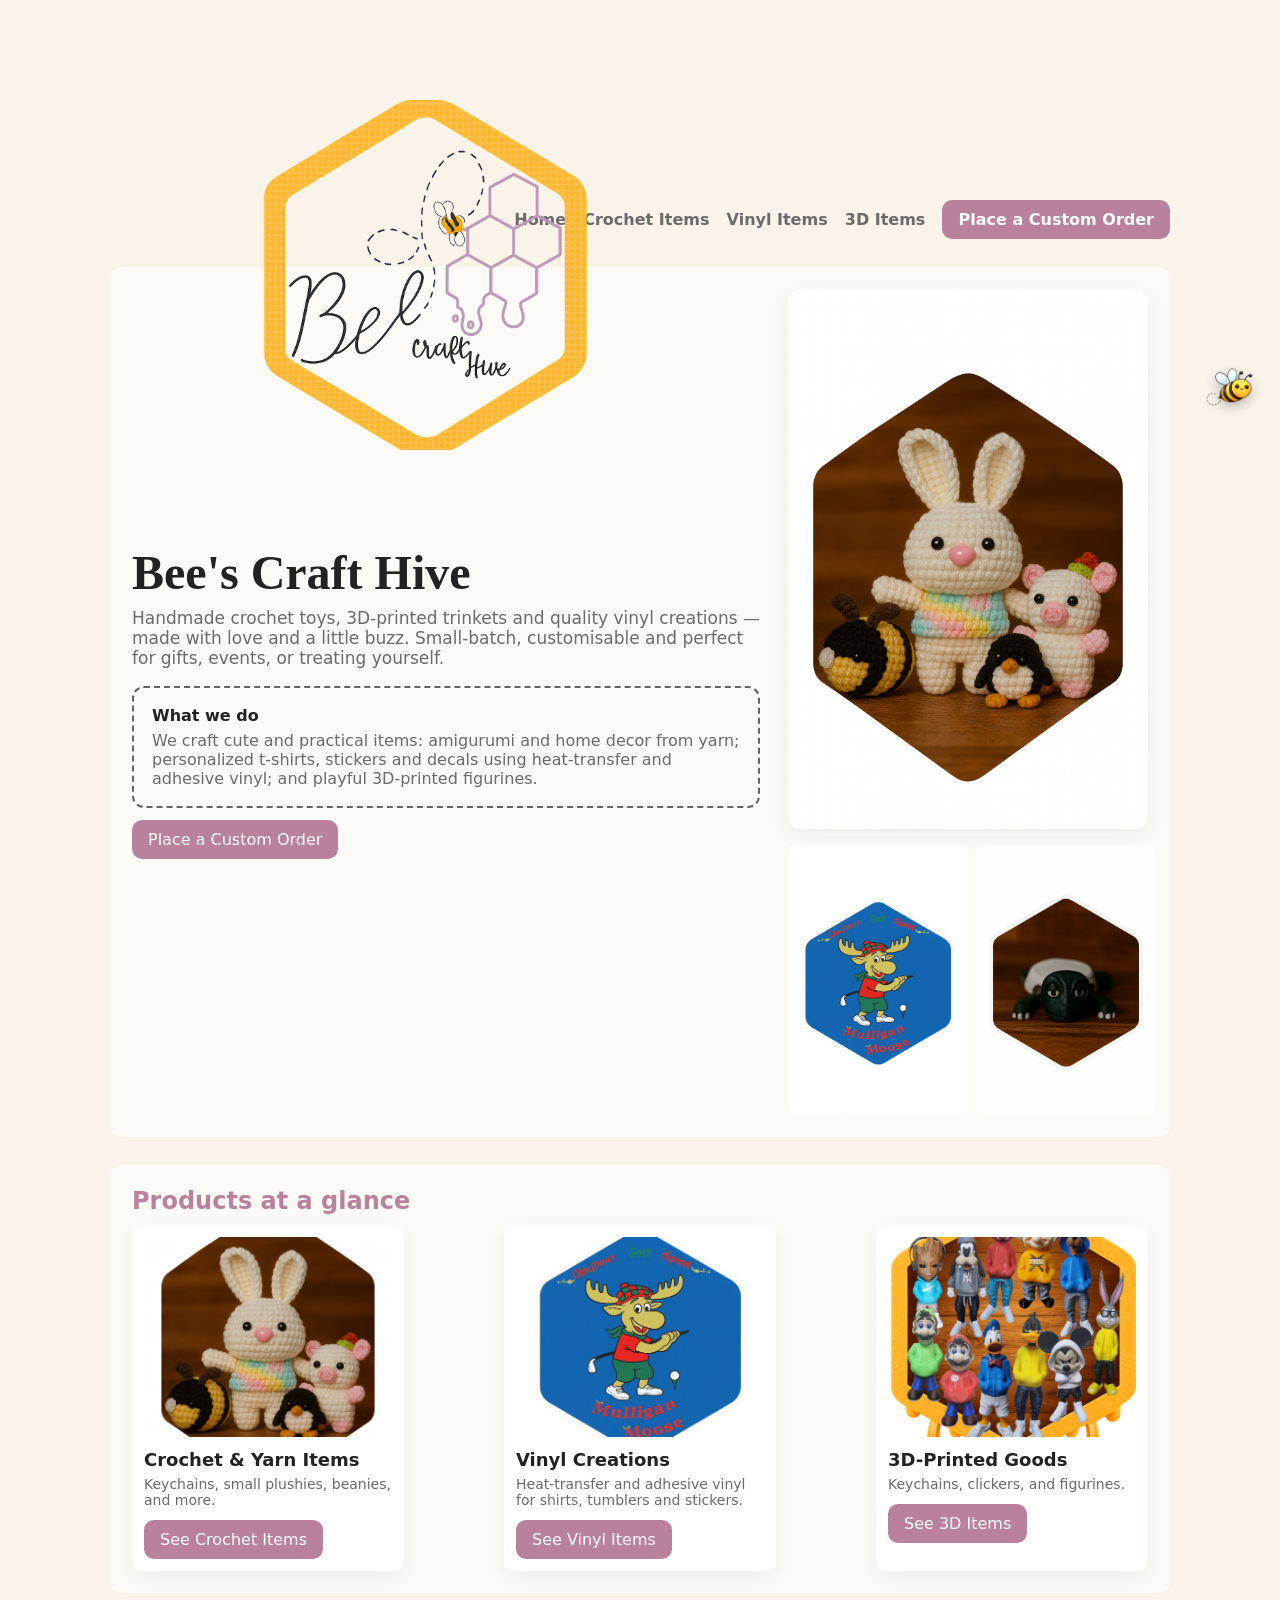
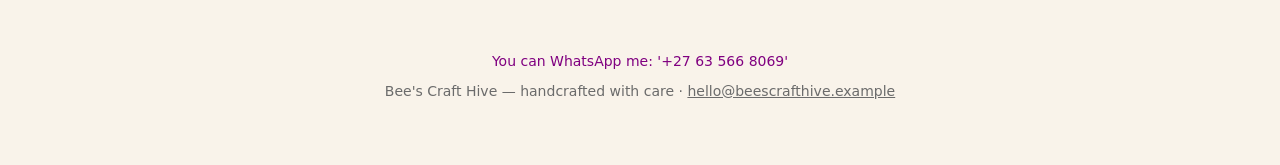
==== index.html @ 5ab4da16 "Update index.html" ====
<!doctype html>
<html lang="en">
<head>
<meta charset="utf-8" />
<meta name="viewport" content="width=device-width, initial-scale=1" />
<title>Bee's Craft Hive — Home</title>
<style>
:root{--bg:#F9F3EA;--accent:#B9819C;--bee:#F4C430;--text:#222;--muted:#6b6b6b;--maxw:1100px;font-family: 'Segoe UI', Roboto, system-ui, -apple-system, 'Helvetica Neue', Arial}
*{box-sizing:border-box}body{margin:0;background:var(--bg);color:var(--text)}.wrap{max-width:var(--maxw);margin:28px auto;padding:20px}header{display:flex;align-items:center;gap:18px}nav{margin-left:auto}nav a{margin-left:12px;text-decoration:none;color:var(--muted);font-weight:600}.hero{display:flex;align-items:center;gap:28px;padding:30px 10px}.hero .intro{flex:1}.hero h1{font-family: 'Brush Script MT', 'Pacifico', cursive;font-size:48px;margin:0}.hero p.lead{margin:8px 0 18px;color:var(--muted);font-size:17px}.card{background:transparent;border:2px dashed rgba(0,0,0,0.6);padding:18px;border-radius:12px}.section{margin-top:28px;padding:22px;background:rgba(255,255,255,0.6);border-radius:12px}.section h2{margin:0 0 8px;color:var(--accent)}.grid{display:grid;grid-template-columns:repeat(auto-fit,minmax(220px,1fr));gap:16px;margin-top:12px}.product{background:white;border-radius:10px;padding:12px;box-shadow:0 6px 18px rgba(0,0,0,0.05)}.product img{width:100%;height:140px;object-fit:cover;border-radius:8px}.product h3{margin:8px 0 6px;font-size:18px}.product p{margin:0;color:var(--muted);font-size:14px}.price{font-weight:700;margin-top:8px}.cta{display:inline-block;background:var(--accent);color:white;padding:10px 16px;border-radius:10px;text-decoration:none;margin-top:12px}footer{margin-top:28px;padding:18px;text-align:center;color:var(--muted);font-size:14px}@media (max-width:600px){.hero{flex-direction:column;align-items:flex-start}header img.logo{height:64px}.hero h1{font-size:36px}}
/* Position logo so it overlaps the content */
.logo-wrapper {
    position: absolute;
    top: 100px;        /* move logo down */
    left: 250px;       /* move logo inward */
    z-index: 10;      /* make sure it sits above everything */
}

header img.logo {
    height: 350px;    /* adjust size here */
}

/* Add top padding so text does not sit under the logo */
.wrap {
    padding-top: 160px; 
}

/* MOBILE SIZE — triggers below 600px width */
@media (max-width: 600px) {
    header img.logo {
        height: 120px;   /* smaller logo for mobile */
    }

    .wrap {
        padding-top: 130px; /* adjust content spacing under the logo */
    }

    .logo-wrapper {
        top: 10px;  /* move logo up a bit on mobile */
        left: 10px; /* adjust position */
    }
}

/* Floating Bee – locked to the right */
.floating-bee {
    position: fixed;
    right: 20px;
    top: 40%;
    width: 60px;
    z-index: 999;
    pointer-events: none;
    animation: bee-buzz-vertical 10s infinite ease-in-out;
}

.floating-bee img {
    width: 100%;
    height: auto;
    filter: drop-shadow(0 4px 6px rgba(0,0,0,0.25));
}

/* ONLY vertical movement */
@keyframes bee-buzz-vertical {
    0% {
        transform: translateY(0) rotate(0deg);
    }
    25% {
        transform: translateY(-25px) rotate(5deg);
    }
    50% {
        transform: translateY(-50px) rotate(-5deg);
    }
    75% {
        transform: translateY(-25px) rotate(4deg);
    }
    100% {
        transform: translateY(0) rotate(0deg);
    }
}

/* Mobile */
@media (max-width: 600px) {
    .floating-bee {
        width: 42px;
        right: 10px;
        top: auto;
        bottom: 90px;
        animation-duration: 14s;
    }
}

.grid {
    display: grid;
    grid-template-columns: repeat(auto-fit, minmax(260px, 1fr));
    gap: 100px;
    margin-top: 10px;
}

.product img {
    width: 100%;
    height: 200px;
    object-fit: cover;
    border-radius: 8px;
}
    
    
</style>
</head>
<body>
<div class="wrap">
<header>
<div class="logo-wrapper">
    <img class="logo" src="Images/bch-logo.png" alt="Bee's Craft Hive logo">
</div>
<nav>
<a href="index.html">Home</a>
<a href="crochet.html">Crochet Items</a>
<a href="vinyl.html">Vinyl Items</a>
<a href="3d.html">3D Items</a>
<a class="cta"
href="https://wa.me/27635668069?text=Hi%20Bee%27s%20Craft%20Hive!%0A%0AMy%20name%20is:%0AI%20would%20like%20to%20place%20a%20CUSTOM%20order.%0A%0AProduct%20type:%0ADescription%20/%20idea:%0APreferred%20colours:%0ASize%20(if%20applicable):%0AOther%20notes:%0A%0ADelivery%20charges%20are%20payable%20by%20the%20customer.%0A%0AThank%20you!"
target="_blank">
Place a Custom Order
</a>
</nav>
</header>


<main id="home" class="hero section">
<div class="intro">
<h1>Bee's Craft Hive</h1>
<p class="lead">Handmade crochet toys, 3D-printed trinkets and quality vinyl creations — made with love and a little buzz. Small-batch, customisable and perfect for gifts, events, or treating yourself.</p>
<div class="card">
<strong>What we do</strong>
<p style="margin:6px 0 0;color:var(--muted)">We craft cute and practical items: amigurumi and home decor from yarn; personalized t-shirts, stickers and decals using heat-transfer and adhesive vinyl; and playful 3D-printed figurines.</p>
</div>


<a class="cta"
href="https://wa.me/27635668069?text=Hi%20Bee%27s%20Craft%20Hive!%0A%0AMy%20name%20is:%0AI%20would%20like%20to%20place%20a%20CUSTOM%20order.%0A%0AProduct%20type:%0ADescription%20/%20idea:%0APreferred%20colours:%0ASize%20(if%20applicable):%0AOther%20notes:%0A%0ADelivery%20charges%20are%20payable%20by%20the%20customer.%0A%0AThank%20you!"
target="_blank">
Place a Custom Order
</a>
    
</div>


<div style="width:360px;max-width:40%">
<img src="Images/small-items.png" alt="small items sample" style="width:100%;height:auto;border-radius:12px;box-shadow:0 6px 20px rgba(0,0,0,0.06)">
<div style="display:flex;gap:8px;margin-top:12px">
<img src="Images/vinyl2.jpg" alt="vinyl sample" style="width:50%;border-radius:8px">
<img src="Images/3d-turtle-coaster.png" alt="3D sample" style="width:50%;border-radius:8px">
</div>
</div>
</main>


<section class="section">
<h2>Products at a glance</h2>
<div class="grid">
<div class="product"><img src="Images/small-items.png" alt="crochet small items"><h3>Crochet & Yarn Items</h3><p>Keychains, small plushies, beanies, and more.</p><a class="cta" href="crochet.html">See Crochet Items</a></div>
<div class="product"><img src="Images/vinyl2.jpg" alt="vinyl"><h3>Vinyl Creations</h3><p>Heat-transfer and adhesive vinyl for shirts, tumblers and stickers.</p><a class="cta" href="vinyl.html">See Vinyl Items</a></div>
<div class="product"><img src="Images/3d-figures.png" alt="3d"><h3>3D-Printed Goods</h3><p>Keychains, clickers, and figurines.</p><a class="cta" href="3d.html">See 3D Items</a></div>
</div>
</section>


<footer>
    <p style="color:purple">You can WhatsApp me: '+27 63 566 8069'</p>
<div>Bee's Craft Hive — handcrafted with care · <a href="mailto:hello@beescrafthive.example" style="color:var(--muted)">hello@beescrafthive.example</a></div>
</footer>
</div>

<div class="floating-bee">
  <img src="Images/cute-bee.png" alt="Cute floating bee">
</div>

    
</body>
</html>
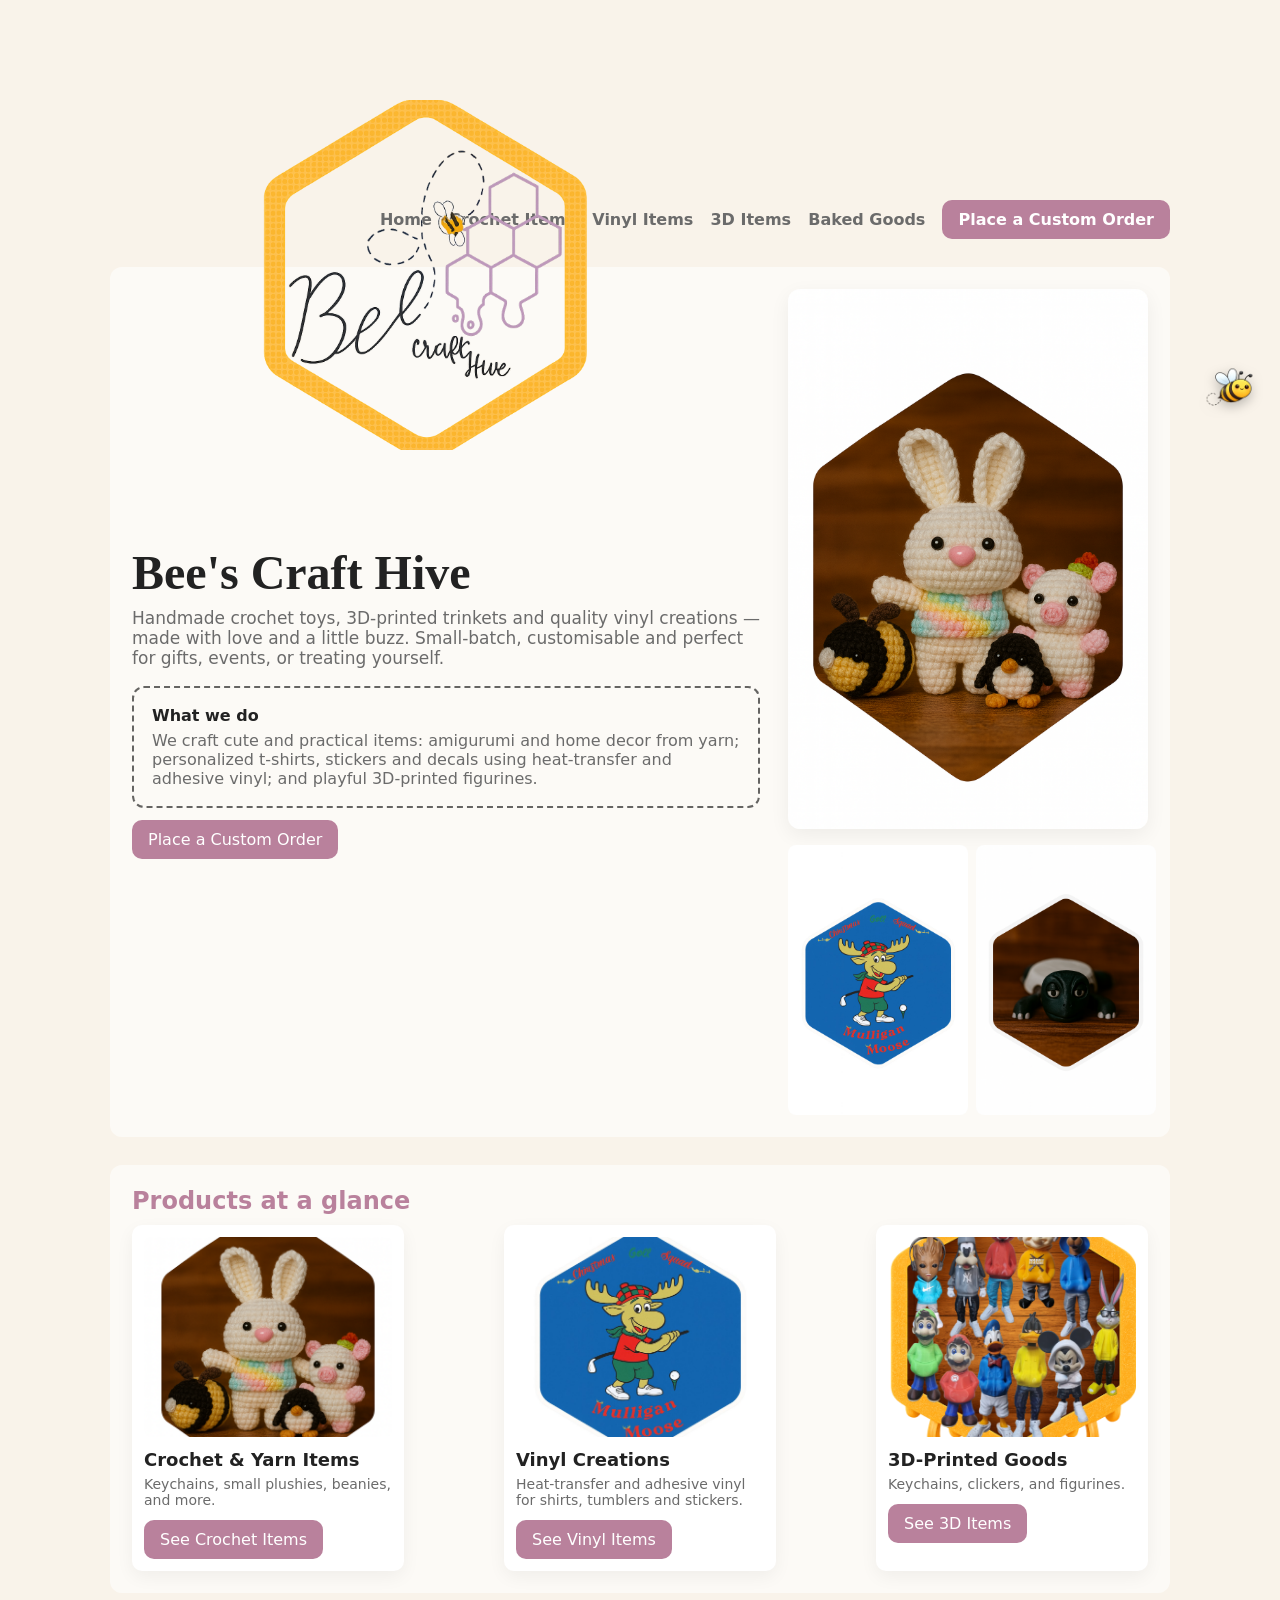
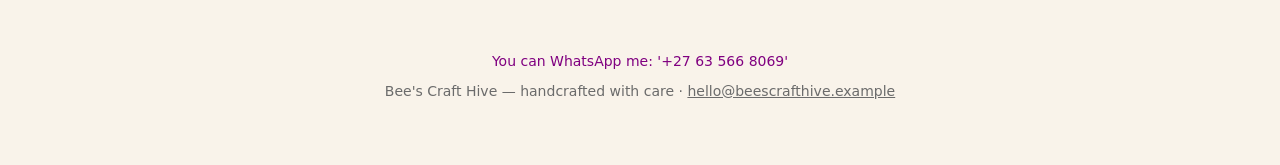
==== commit cf37d132: "Update index.html" ====
--- a/index.html
+++ b/index.html
@@ -115,7 +115,8 @@
 <a href="crochet.html">Crochet Items</a>
 <a href="vinyl.html">Vinyl Items</a>
 <a href="3d.html">3D Items</a>
-<a class="cta"
+<a href="baked-goods.html">Baked Goods</a>
+    <a class="cta"
 href="https://wa.me/27635668069?text=Hi%20Bee%27s%20Craft%20Hive!%0A%0AMy%20name%20is:%0AI%20would%20like%20to%20place%20a%20CUSTOM%20order.%0A%0AProduct%20type:%0ADescription%20/%20idea:%0APreferred%20colours:%0ASize%20(if%20applicable):%0AOther%20notes:%0A%0ADelivery%20charges%20are%20payable%20by%20the%20customer.%0A%0AThank%20you!"
 target="_blank">
 Place a Custom Order
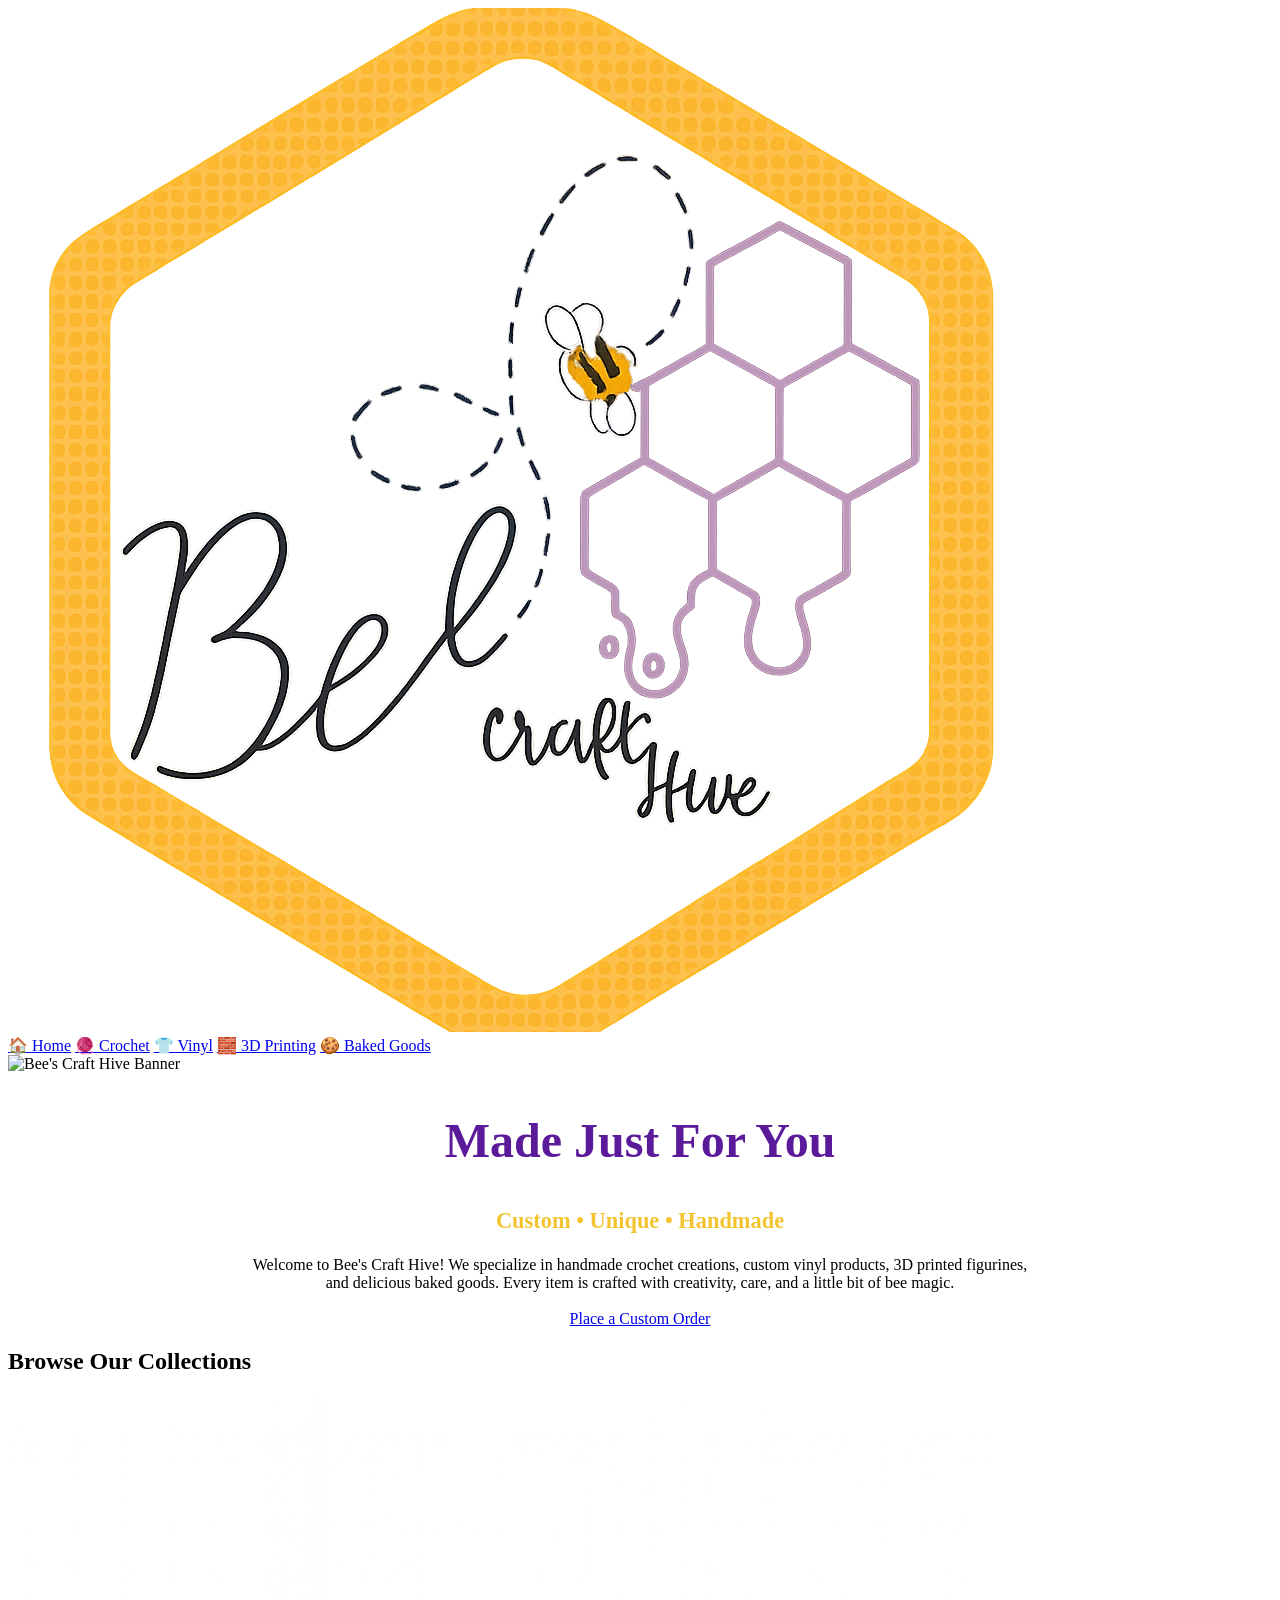
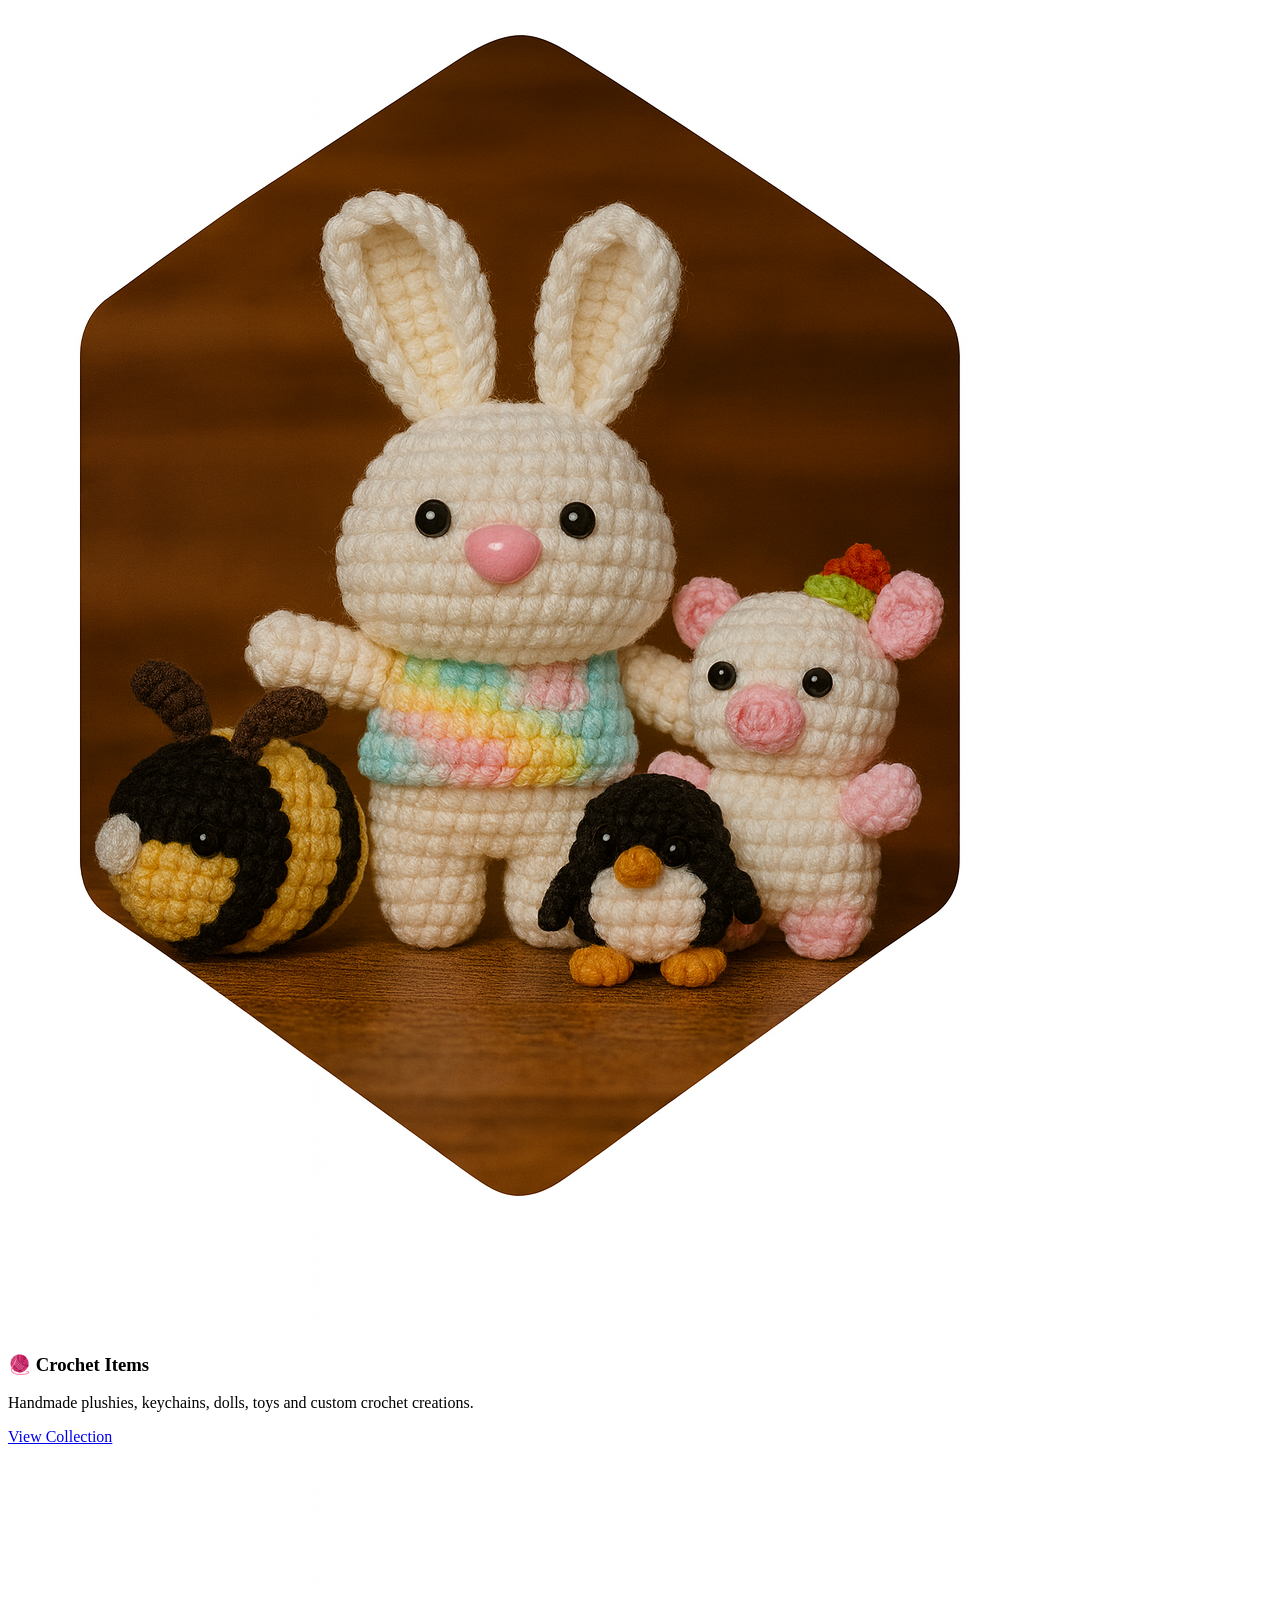
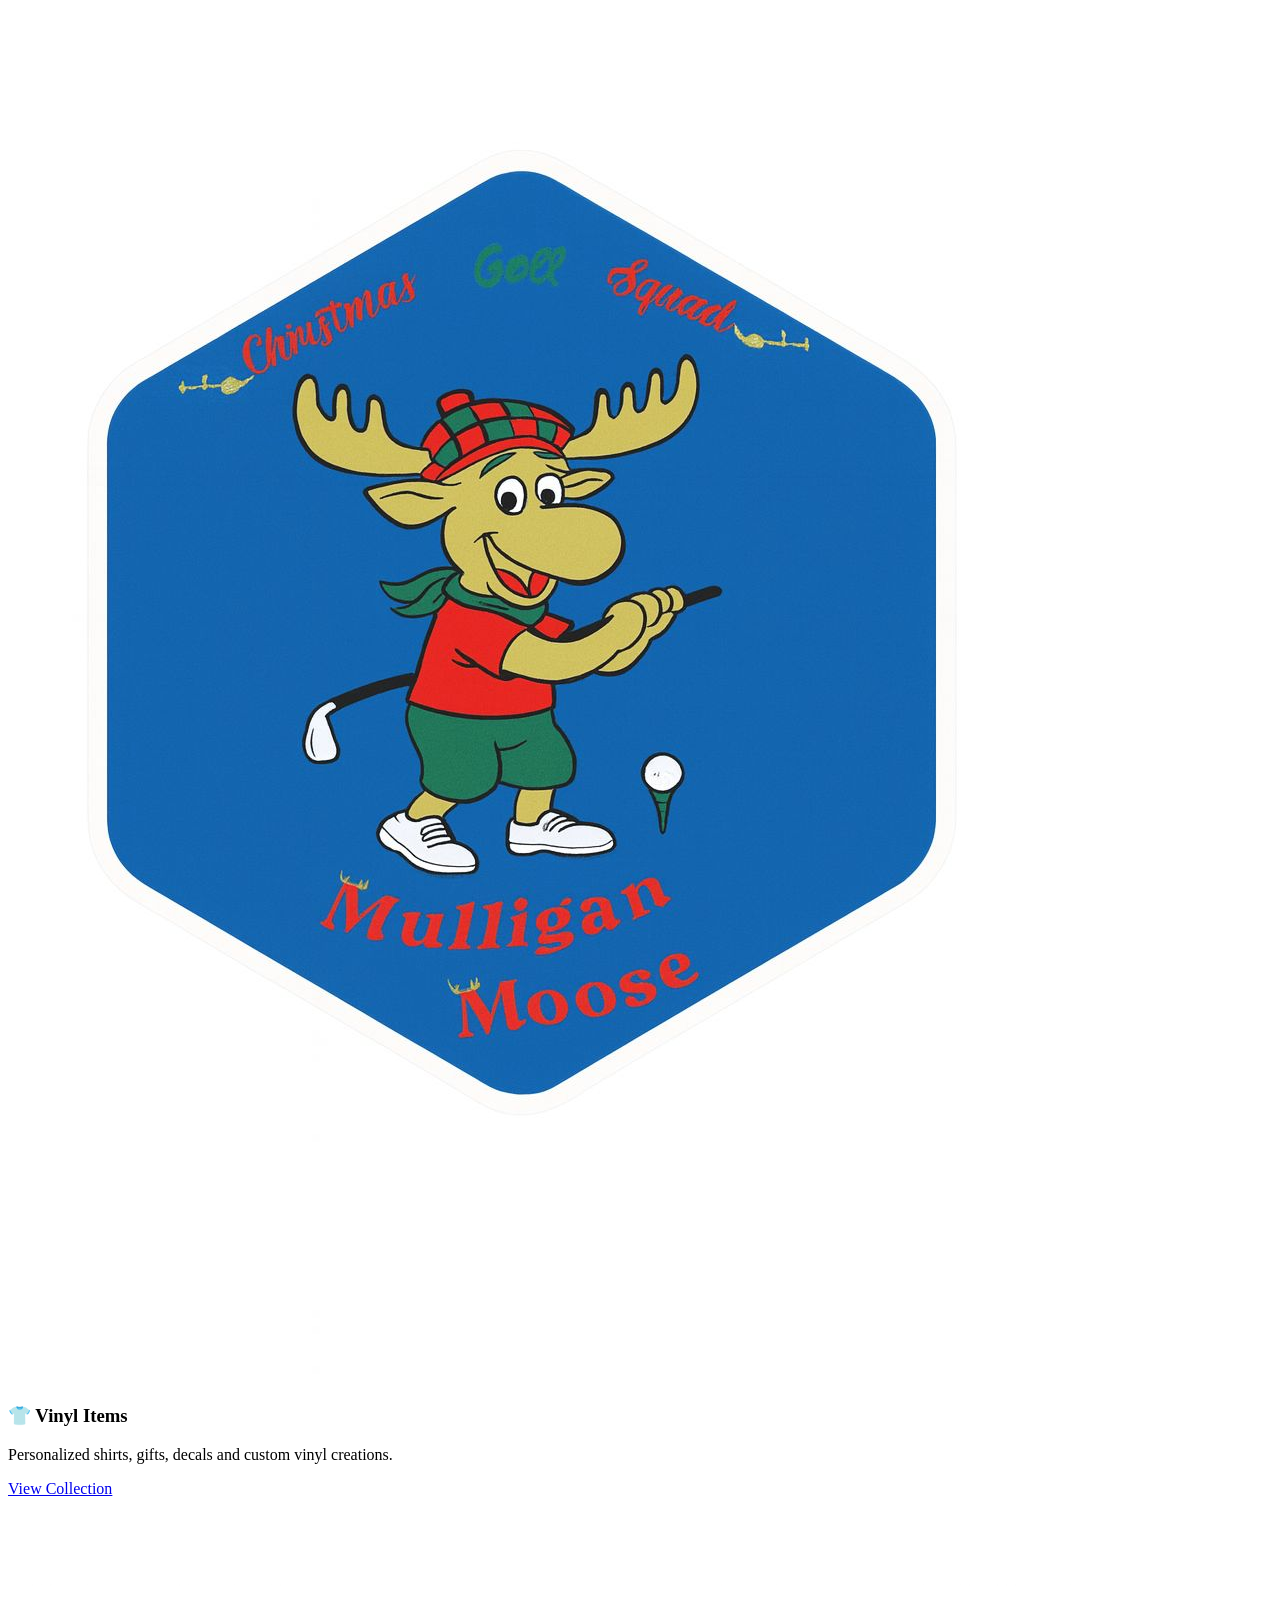
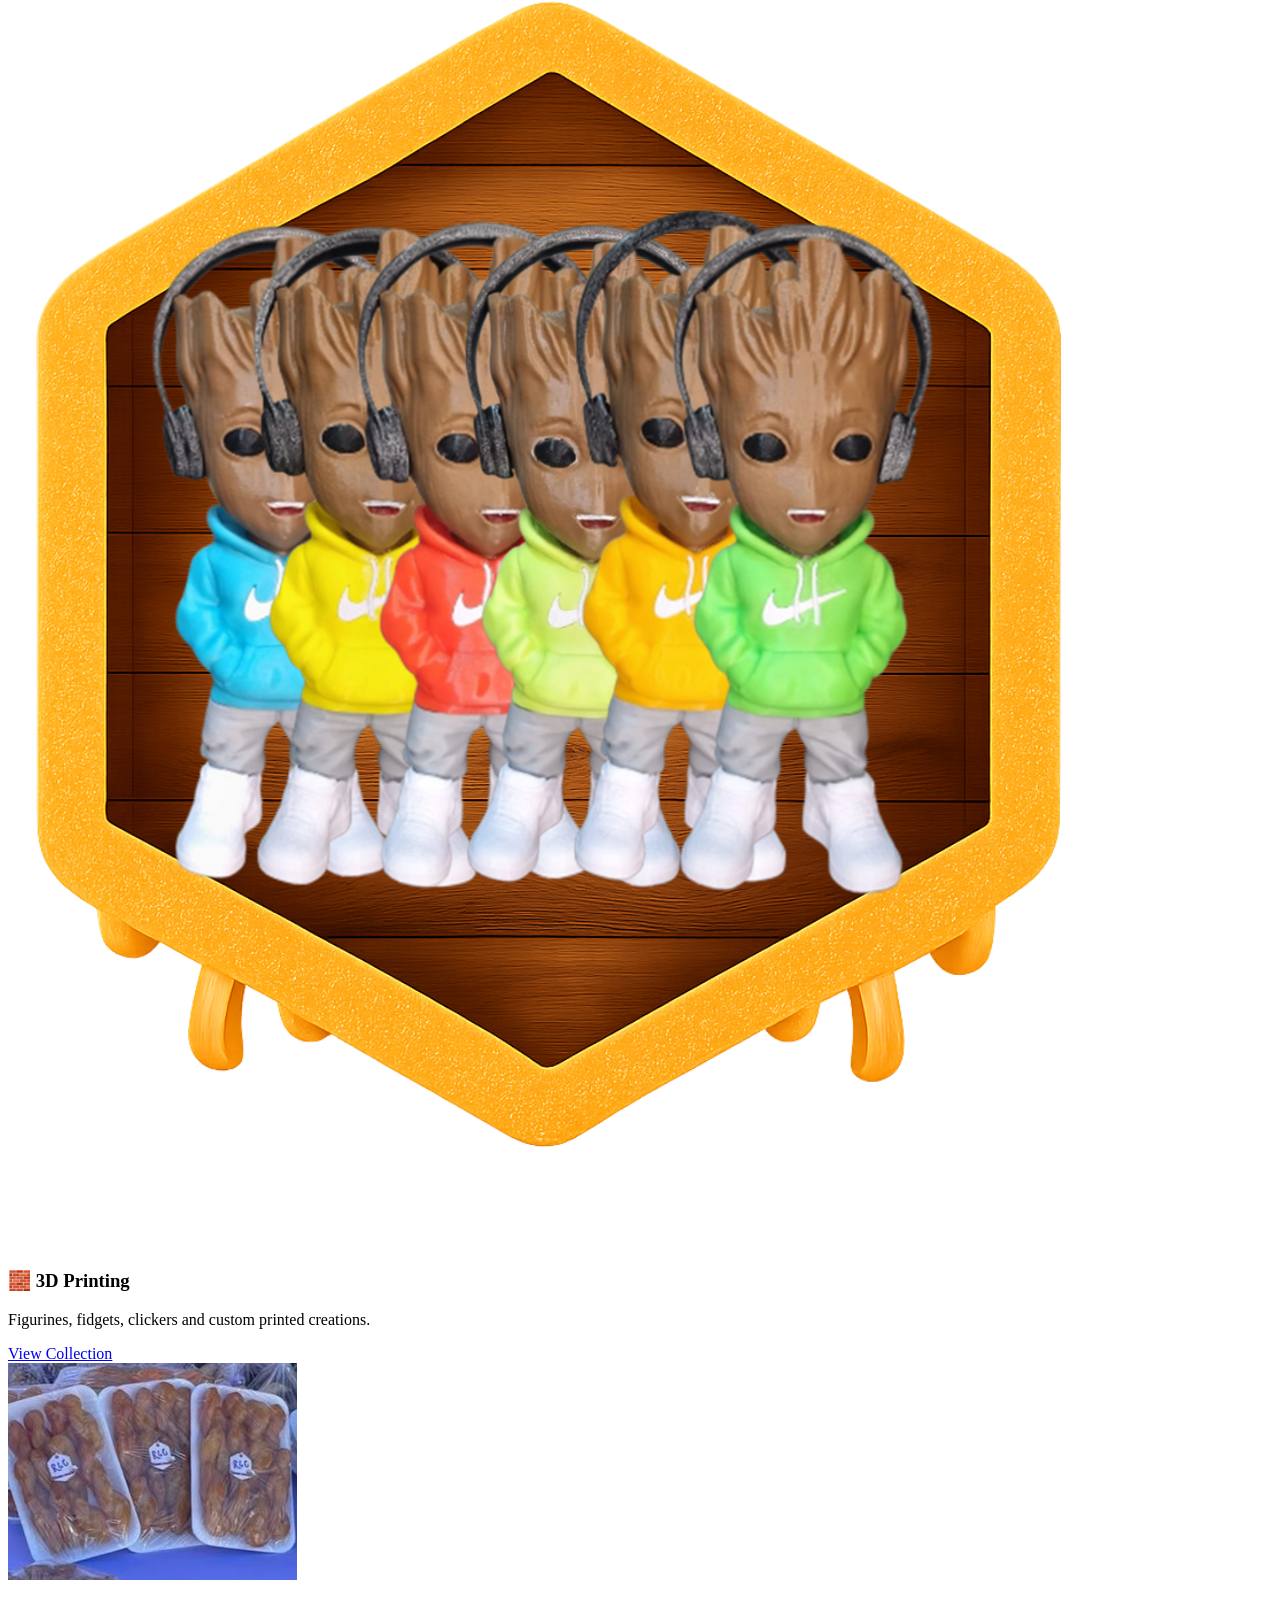
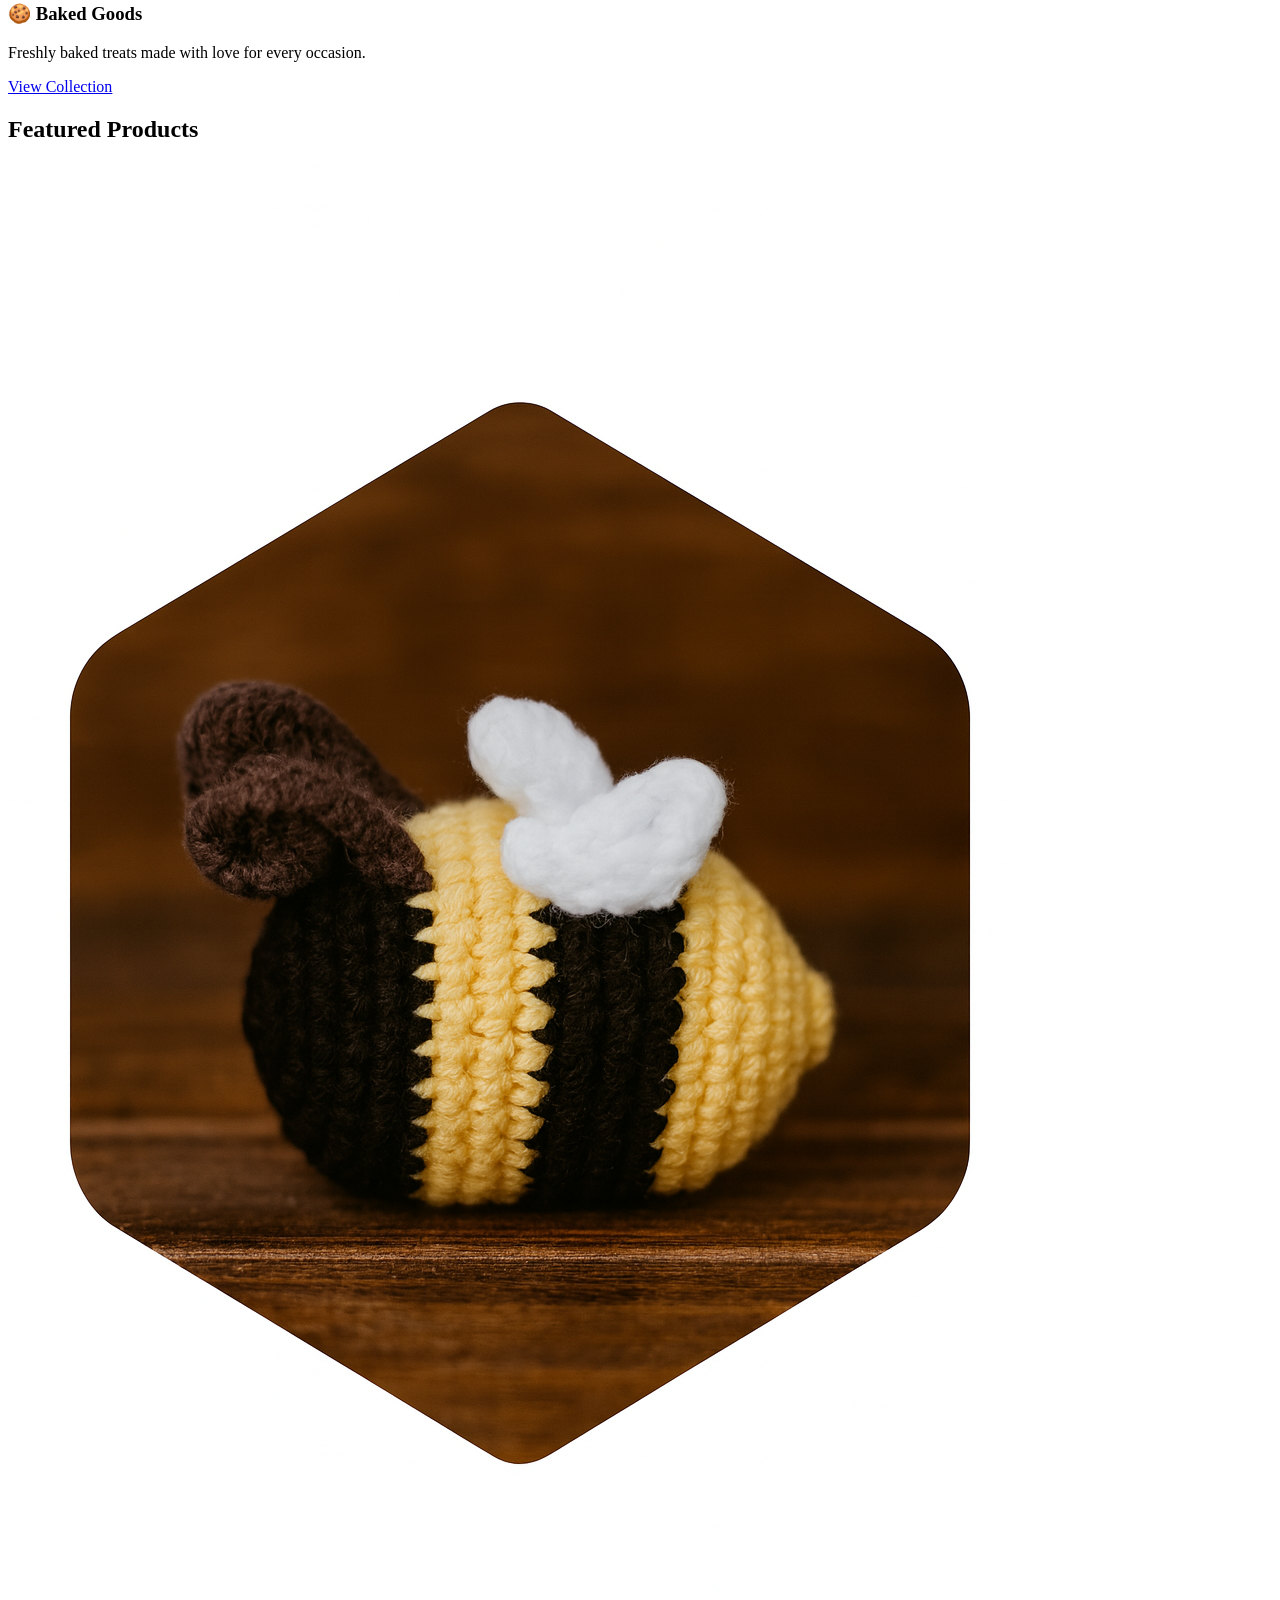
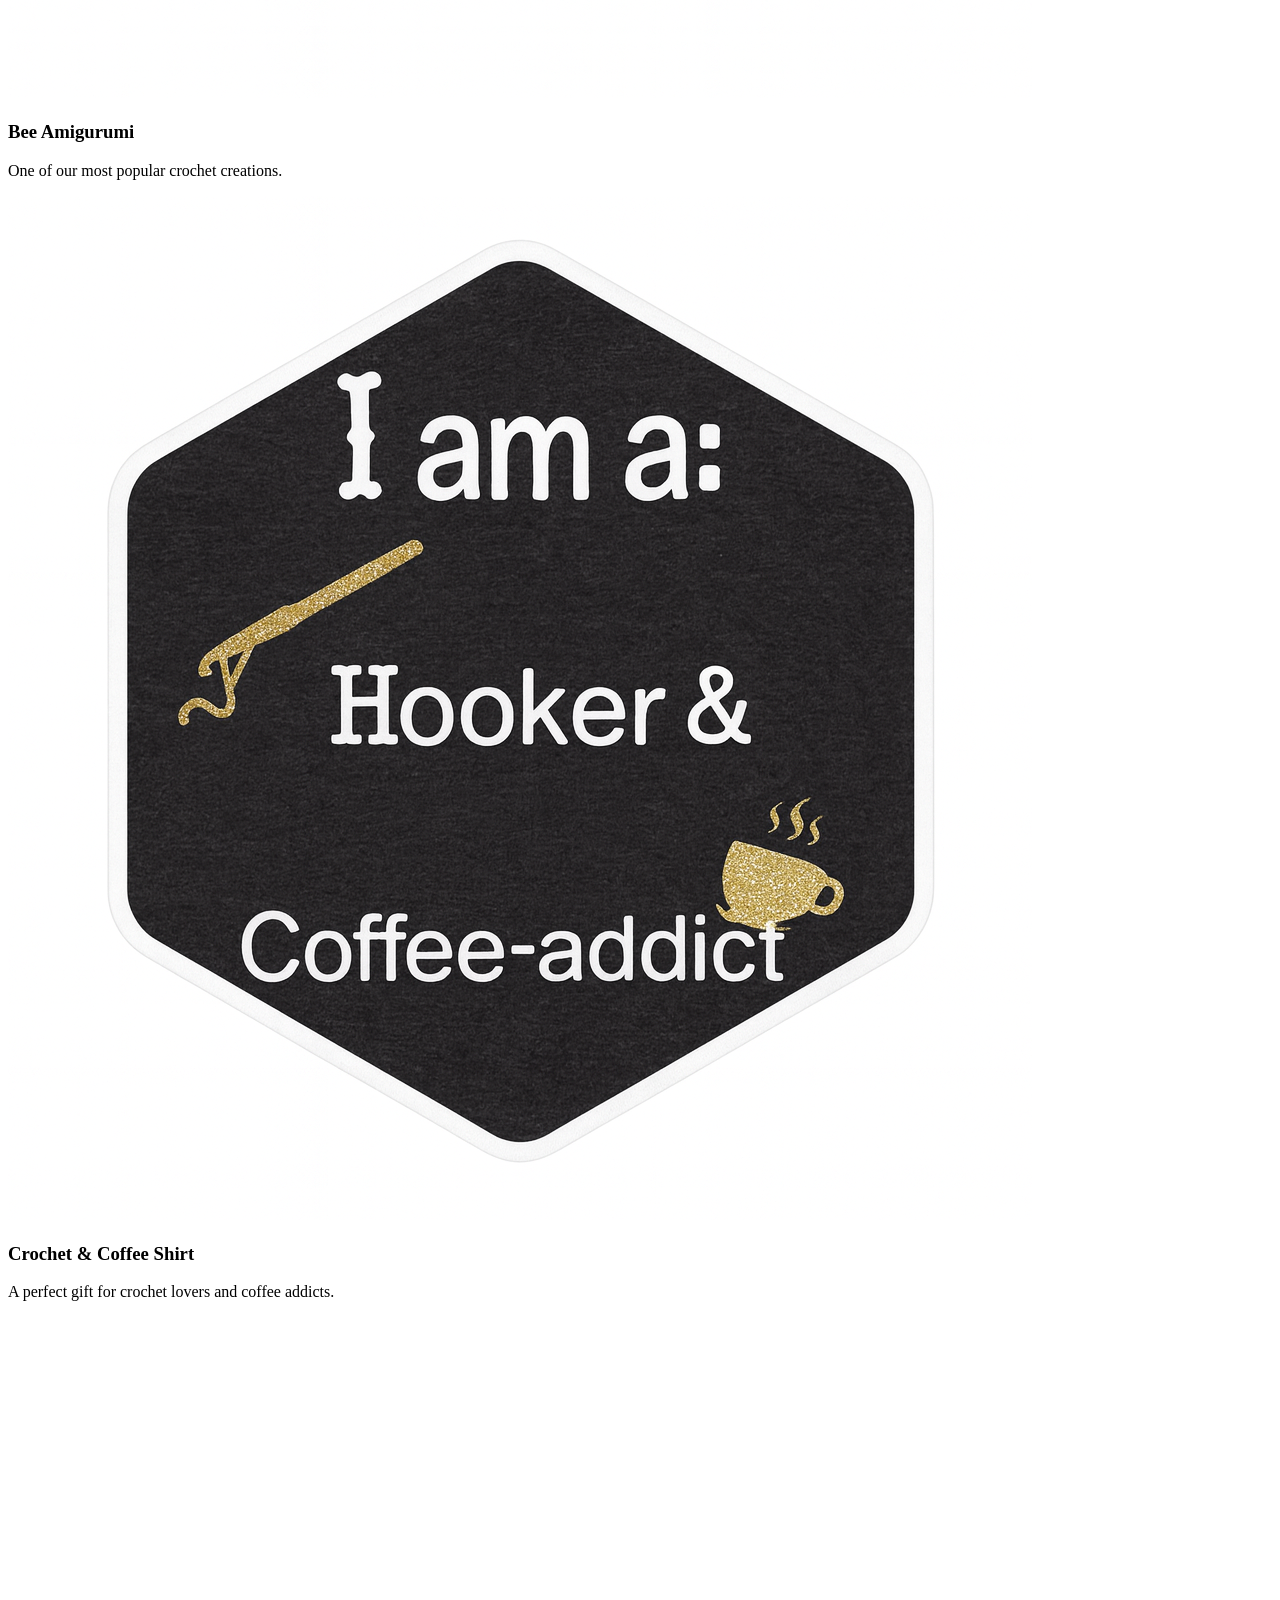
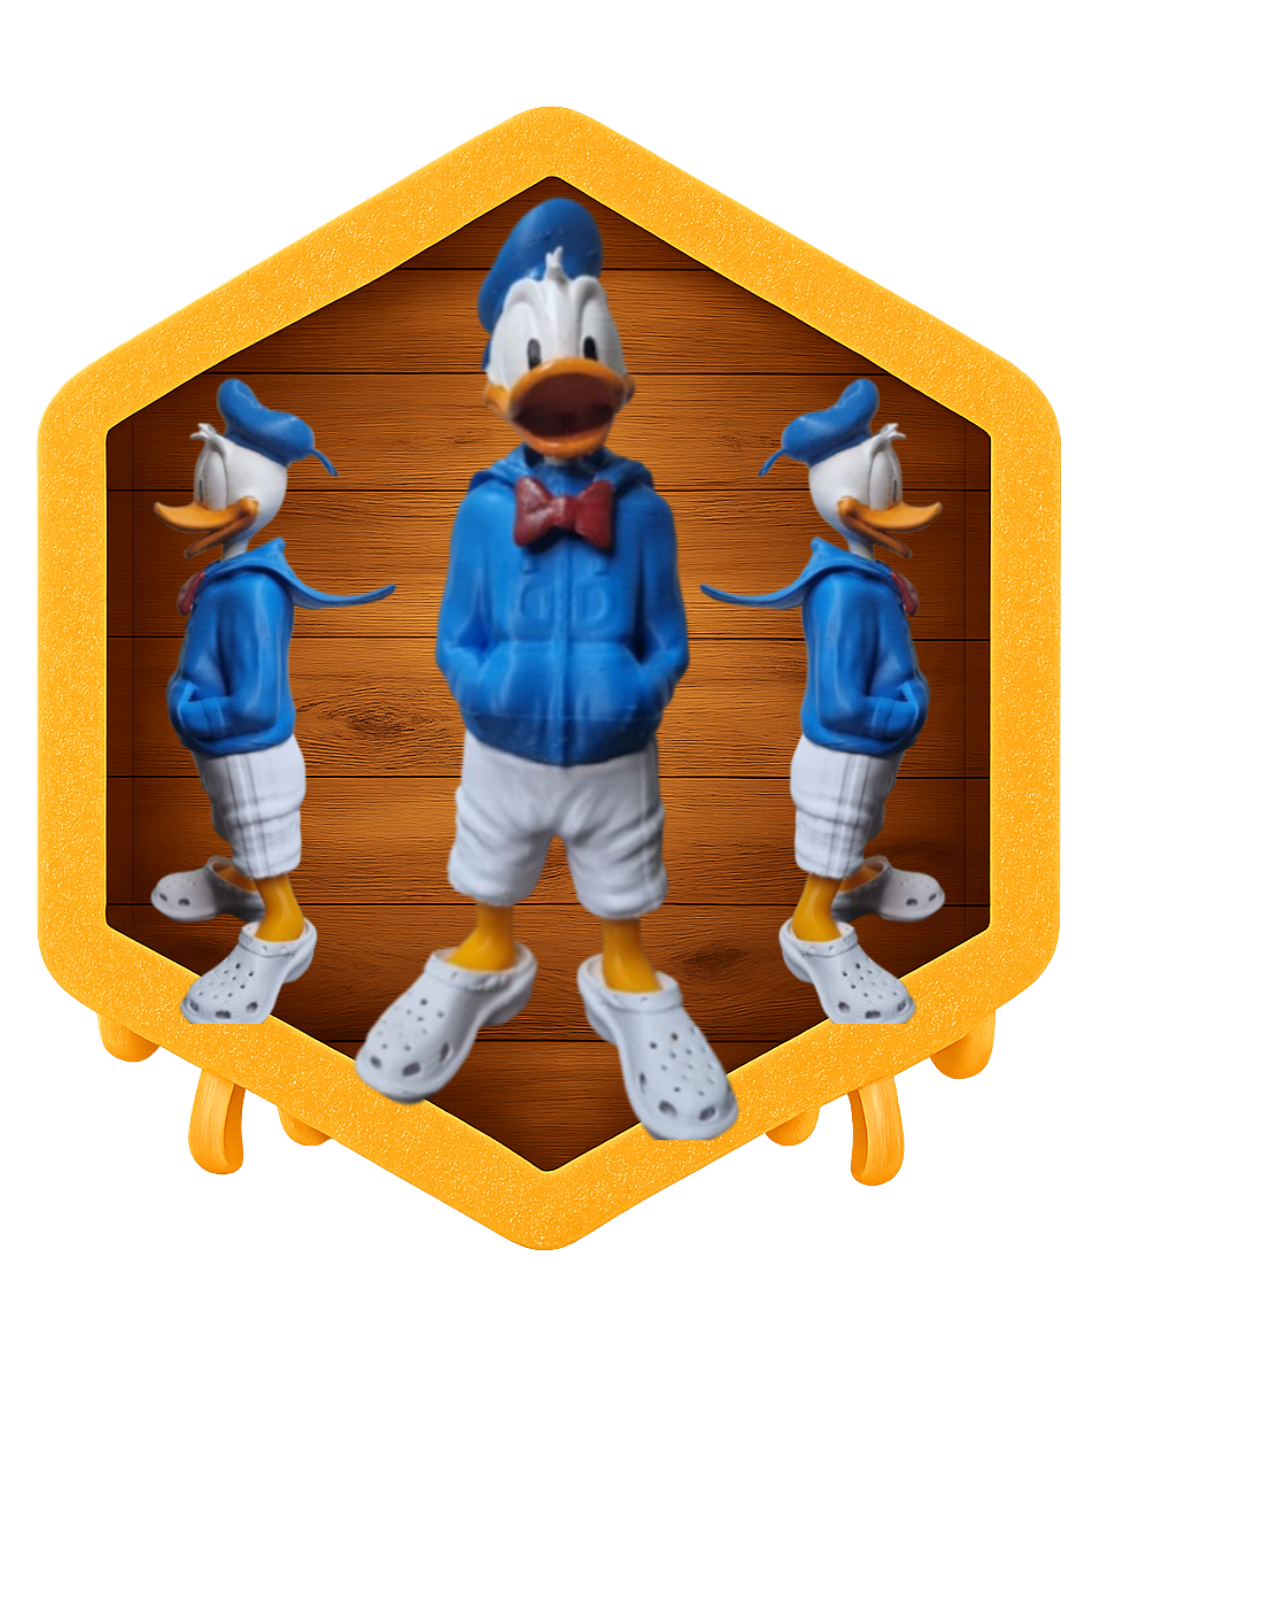
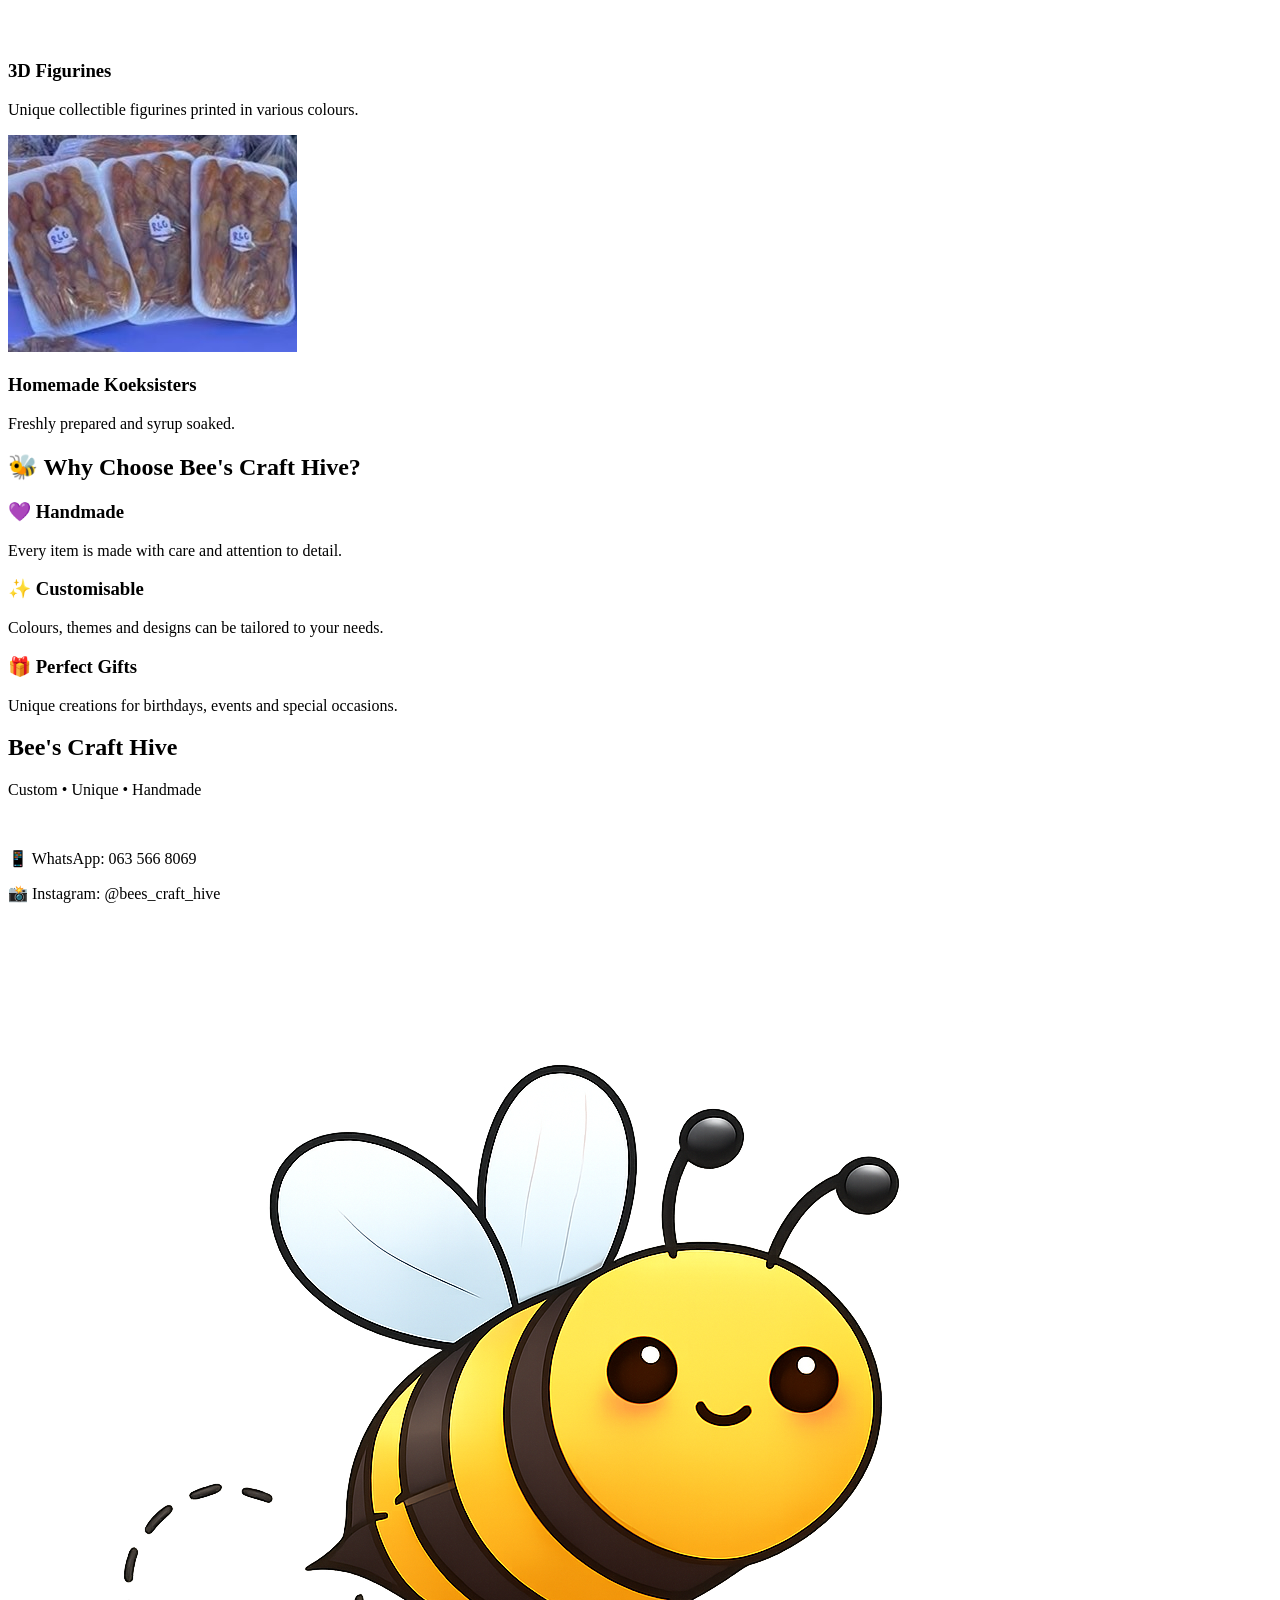
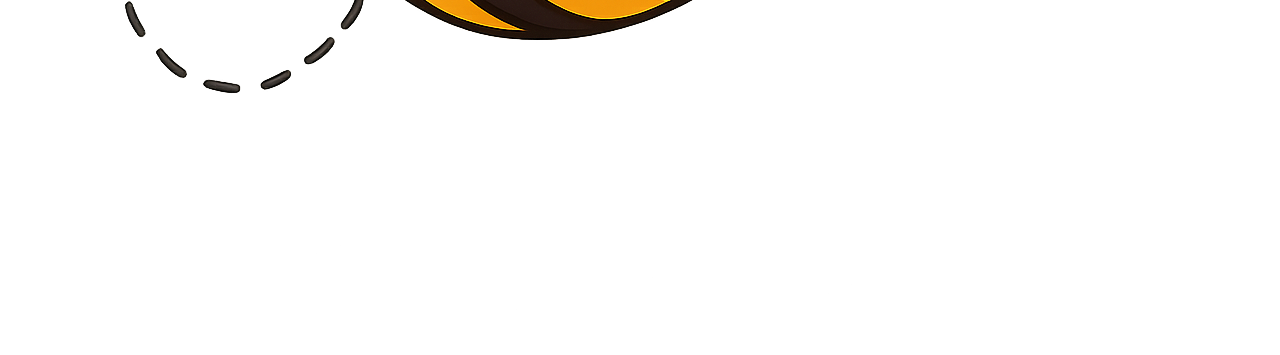
==== commit ebf15131: "Update index.html" ====
--- a/index.html
+++ b/index.html
@@ -1,179 +1,264 @@
 <!doctype html>
 <html lang="en">
+
 <head>
-<meta charset="utf-8" />
-<meta name="viewport" content="width=device-width, initial-scale=1" />
-<title>Bee's Craft Hive — Home</title>
-<style>
-:root{--bg:#F9F3EA;--accent:#B9819C;--bee:#F4C430;--text:#222;--muted:#6b6b6b;--maxw:1100px;font-family: 'Segoe UI', Roboto, system-ui, -apple-system, 'Helvetica Neue', Arial}
-*{box-sizing:border-box}body{margin:0;background:var(--bg);color:var(--text)}.wrap{max-width:var(--maxw);margin:28px auto;padding:20px}header{display:flex;align-items:center;gap:18px}nav{margin-left:auto}nav a{margin-left:12px;text-decoration:none;color:var(--muted);font-weight:600}.hero{display:flex;align-items:center;gap:28px;padding:30px 10px}.hero .intro{flex:1}.hero h1{font-family: 'Brush Script MT', 'Pacifico', cursive;font-size:48px;margin:0}.hero p.lead{margin:8px 0 18px;color:var(--muted);font-size:17px}.card{background:transparent;border:2px dashed rgba(0,0,0,0.6);padding:18px;border-radius:12px}.section{margin-top:28px;padding:22px;background:rgba(255,255,255,0.6);border-radius:12px}.section h2{margin:0 0 8px;color:var(--accent)}.grid{display:grid;grid-template-columns:repeat(auto-fit,minmax(220px,1fr));gap:16px;margin-top:12px}.product{background:white;border-radius:10px;padding:12px;box-shadow:0 6px 18px rgba(0,0,0,0.05)}.product img{width:100%;height:140px;object-fit:cover;border-radius:8px}.product h3{margin:8px 0 6px;font-size:18px}.product p{margin:0;color:var(--muted);font-size:14px}.price{font-weight:700;margin-top:8px}.cta{display:inline-block;background:var(--accent);color:white;padding:10px 16px;border-radius:10px;text-decoration:none;margin-top:12px}footer{margin-top:28px;padding:18px;text-align:center;color:var(--muted);font-size:14px}@media (max-width:600px){.hero{flex-direction:column;align-items:flex-start}header img.logo{height:64px}.hero h1{font-size:36px}}
-/* Position logo so it overlaps the content */
-.logo-wrapper {
-    position: absolute;
-    top: 100px;        /* move logo down */
-    left: 250px;       /* move logo inward */
-    z-index: 10;      /* make sure it sits above everything */
-}
-
-header img.logo {
-    height: 350px;    /* adjust size here */
-}
-
-/* Add top padding so text does not sit under the logo */
-.wrap {
-    padding-top: 160px; 
-}
-
-/* MOBILE SIZE — triggers below 600px width */
-@media (max-width: 600px) {
-    header img.logo {
-        height: 120px;   /* smaller logo for mobile */
-    }
-
-    .wrap {
-        padding-top: 130px; /* adjust content spacing under the logo */
-    }
-
-    .logo-wrapper {
-        top: 10px;  /* move logo up a bit on mobile */
-        left: 10px; /* adjust position */
-    }
-}
-
-/* Floating Bee – locked to the right */
-.floating-bee {
-    position: fixed;
-    right: 20px;
-    top: 40%;
-    width: 60px;
-    z-index: 999;
-    pointer-events: none;
-    animation: bee-buzz-vertical 10s infinite ease-in-out;
-}
-
-.floating-bee img {
-    width: 100%;
-    height: auto;
-    filter: drop-shadow(0 4px 6px rgba(0,0,0,0.25));
-}
-
-/* ONLY vertical movement */
-@keyframes bee-buzz-vertical {
-    0% {
-        transform: translateY(0) rotate(0deg);
-    }
-    25% {
-        transform: translateY(-25px) rotate(5deg);
-    }
-    50% {
-        transform: translateY(-50px) rotate(-5deg);
-    }
-    75% {
-        transform: translateY(-25px) rotate(4deg);
-    }
-    100% {
-        transform: translateY(0) rotate(0deg);
-    }
-}
-
-/* Mobile */
-@media (max-width: 600px) {
-    .floating-bee {
-        width: 42px;
-        right: 10px;
-        top: auto;
-        bottom: 90px;
-        animation-duration: 14s;
-    }
-}
-
-.grid {
-    display: grid;
-    grid-template-columns: repeat(auto-fit, minmax(260px, 1fr));
-    gap: 100px;
-    margin-top: 10px;
-}
-
-.product img {
-    width: 100%;
-    height: 200px;
-    object-fit: cover;
-    border-radius: 8px;
-}
-    
-    
-</style>
+<meta charset="utf-8">
+<meta name="viewport" content="width=device-width, initial-scale=1">
+
+<title>Bee's Craft Hive</title>
+
+<link rel="stylesheet" href="css/style.css">
+
 </head>
+
 <body>
+
 <div class="wrap">
+
 <header>
-<div class="logo-wrapper">
-    <img class="logo" src="Images/bch-logo.png" alt="Bee's Craft Hive logo">
+
+    <div class="logo-wrapper">
+        <img class="logo" src="Images/bch-logo.png" alt="Bee's Craft Hive Logo">
+    </div>
+
+    <nav>
+        <a href="index.html">🏠 Home</a>
+        <a href="crochet.html">🧶 Crochet</a>
+        <a href="vinyl.html">👕 Vinyl</a>
+        <a href="3d.html">🧱 3D Printing</a>
+        <a href="baked-goods.html">🍪 Baked Goods</a>
+    </nav>
+
+</header>
+
+<!-- BANNER -->
+
+<section class="banner">
+
+    <img src="Images/bch-banner.png" alt="Bee's Craft Hive Banner">
+
+</section>
+
+<!-- INTRO -->
+
+<section class="section">
+
+    <div style="text-align:center">
+
+        <h1 style="color:#5B1A9A;font-size:3rem;">
+            Made Just For You
+        </h1>
+
+        <p style="font-size:1.4rem;color:#F4C430;font-weight:bold;">
+            Custom • Unique • Handmade
+        </p>
+
+        <p style="max-width:800px;margin:auto;">
+            Welcome to Bee's Craft Hive! We specialize in handmade crochet creations,
+            custom vinyl products, 3D printed figurines, and delicious baked goods.
+            Every item is crafted with creativity, care, and a little bit of bee magic.
+        </p>
+
+        <br>
+
+        <a class="cta"
+        href="https://wa.me/27635668069?text=Hi%20Bee%27s%20Craft%20Hive!%0A%0AMy%20name%20is:%0AI%20would%20like%20to%20place%20a%20CUSTOM%20order.%0A%0AProduct%20type:%0ADescription%20/%20idea:%0APreferred%20colours:%0ASize%20(if%20applicable):%0AOther%20notes:%0A%0AJust%20a%20friendly%20reminder%20that%20all%20delivery%20charges%20will%20be%20payable%20by%20the%20customer.%0A%0AThank%20you!"
+        target="_blank">
+        Place a Custom Order
+        </a>
+
+    </div>
+
+</section>
+
+<!-- SHOP CATEGORIES -->
+
+<section class="section">
+
+    <h2>Browse Our Collections</h2>
+
+    <div class="grid">
+
+        <div class="product">
+
+            <img src="Images/small-items.png" alt="Crochet">
+
+            <h3>🧶 Crochet Items</h3>
+
+            <p>
+                Handmade plushies, keychains, dolls, toys and custom crochet creations.
+            </p>
+
+            <a class="cta" href="crochet.html">
+                View Collection
+            </a>
+
+        </div>
+
+        <div class="product">
+
+            <img src="Images/vinyl2.jpg" alt="Vinyl">
+
+            <h3>👕 Vinyl Items</h3>
+
+            <p>
+                Personalized shirts, gifts, decals and custom vinyl creations.
+            </p>
+
+            <a class="cta" href="vinyl.html">
+                View Collection
+            </a>
+
+        </div>
+
+        <div class="product">
+
+            <img src="Images/3d-groots.png" alt="3D">
+
+            <h3>🧱 3D Printing</h3>
+
+            <p>
+                Figurines, fidgets, clickers and custom printed creations.
+            </p>
+
+            <a class="cta" href="3d.html">
+                View Collection
+            </a>
+
+        </div>
+
+        <div class="product">
+
+            <img src="Images/koeksisters.jpg" alt="Baked Goods">
+
+            <h3>🍪 Baked Goods</h3>
+
+            <p>
+                Freshly baked treats made with love for every occasion.
+            </p>
+
+            <a class="cta" href="baked-goods.html">
+                View Collection
+            </a>
+
+        </div>
+
+    </div>
+
+</section>
+
+<!-- FEATURED PRODUCTS -->
+
+<section class="section">
+
+    <h2>Featured Products</h2>
+
+    <div class="grid">
+
+        <div class="product">
+
+            <img src="Images/bee.png" alt="Bee">
+
+            <h3>Bee Amigurumi</h3>
+
+            <p>
+                One of our most popular crochet creations.
+            </p>
+
+        </div>
+
+        <div class="product">
+
+            <img src="Images/sample_vinyl_2.jpg" alt="Shirt">
+
+            <h3>Crochet & Coffee Shirt</h3>
+
+            <p>
+                A perfect gift for crochet lovers and coffee addicts.
+            </p>
+
+        </div>
+
+        <div class="product">
+
+            <img src="Images/donald2.png" alt="Donald Duck">
+
+            <h3>3D Figurines</h3>
+
+            <p>
+                Unique collectible figurines printed in various colours.
+            </p>
+
+        </div>
+
+        <div class="product">
+
+            <img src="Images/koeksisters.jpg" alt="Koeksisters">
+
+            <h3>Homemade Koeksisters</h3>
+
+            <p>
+                Freshly prepared and syrup soaked.
+            </p>
+
+        </div>
+
+    </div>
+
+</section>
+
+<!-- WHY CHOOSE US -->
+
+<section class="section">
+
+    <h2>🐝 Why Choose Bee's Craft Hive?</h2>
+
+    <div class="grid">
+
+        <div class="product">
+            <h3>💜 Handmade</h3>
+            <p>Every item is made with care and attention to detail.</p>
+        </div>
+
+        <div class="product">
+            <h3>✨ Customisable</h3>
+            <p>Colours, themes and designs can be tailored to your needs.</p>
+        </div>
+
+        <div class="product">
+            <h3>🎁 Perfect Gifts</h3>
+            <p>Unique creations for birthdays, events and special occasions.</p>
+        </div>
+
+    </div>
+
+</section>
+
+<footer>
+
+    <h2>Bee's Craft Hive</h2>
+
+    <p>
+        Custom • Unique • Handmade
+    </p>
+
+    <br>
+
+    <p>
+        📱 WhatsApp: 063 566 8069
+    </p>
+
+    <p>
+        📸 Instagram: @bees_craft_hive
+    </p>
+
+</footer>
+
 </div>
-<nav>
-<a href="index.html">Home</a>
-<a href="crochet.html">Crochet Items</a>
-<a href="vinyl.html">Vinyl Items</a>
-<a href="3d.html">3D Items</a>
-<a href="baked-goods.html">Baked Goods</a>
-    <a class="cta"
-href="https://wa.me/27635668069?text=Hi%20Bee%27s%20Craft%20Hive!%0A%0AMy%20name%20is:%0AI%20would%20like%20to%20place%20a%20CUSTOM%20order.%0A%0AProduct%20type:%0ADescription%20/%20idea:%0APreferred%20colours:%0ASize%20(if%20applicable):%0AOther%20notes:%0A%0ADelivery%20charges%20are%20payable%20by%20the%20customer.%0A%0AThank%20you!"
-target="_blank">
-Place a Custom Order
-</a>
-</nav>
-</header>
-
-
-<main id="home" class="hero section">
-<div class="intro">
-<h1>Bee's Craft Hive</h1>
-<p class="lead">Handmade crochet toys, 3D-printed trinkets and quality vinyl creations — made with love and a little buzz. Small-batch, customisable and perfect for gifts, events, or treating yourself.</p>
-<div class="card">
-<strong>What we do</strong>
-<p style="margin:6px 0 0;color:var(--muted)">We craft cute and practical items: amigurumi and home decor from yarn; personalized t-shirts, stickers and decals using heat-transfer and adhesive vinyl; and playful 3D-printed figurines.</p>
+
+<div class="floating-bee">
+    <img src="Images/cute-bee.png" alt="Bee">
 </div>
 
-
-<a class="cta"
-href="https://wa.me/27635668069?text=Hi%20Bee%27s%20Craft%20Hive!%0A%0AMy%20name%20is:%0AI%20would%20like%20to%20place%20a%20CUSTOM%20order.%0A%0AProduct%20type:%0ADescription%20/%20idea:%0APreferred%20colours:%0ASize%20(if%20applicable):%0AOther%20notes:%0A%0ADelivery%20charges%20are%20payable%20by%20the%20customer.%0A%0AThank%20you!"
-target="_blank">
-Place a Custom Order
-</a>
-    
-</div>
-
-
-<div style="width:360px;max-width:40%">
-<img src="Images/small-items.png" alt="small items sample" style="width:100%;height:auto;border-radius:12px;box-shadow:0 6px 20px rgba(0,0,0,0.06)">
-<div style="display:flex;gap:8px;margin-top:12px">
-<img src="Images/vinyl2.jpg" alt="vinyl sample" style="width:50%;border-radius:8px">
-<img src="Images/3d-turtle-coaster.png" alt="3D sample" style="width:50%;border-radius:8px">
-</div>
-</div>
-</main>
-
-
-<section class="section">
-<h2>Products at a glance</h2>
-<div class="grid">
-<div class="product"><img src="Images/small-items.png" alt="crochet small items"><h3>Crochet & Yarn Items</h3><p>Keychains, small plushies, beanies, and more.</p><a class="cta" href="crochet.html">See Crochet Items</a></div>
-<div class="product"><img src="Images/vinyl2.jpg" alt="vinyl"><h3>Vinyl Creations</h3><p>Heat-transfer and adhesive vinyl for shirts, tumblers and stickers.</p><a class="cta" href="vinyl.html">See Vinyl Items</a></div>
-<div class="product"><img src="Images/3d-figures.png" alt="3d"><h3>3D-Printed Goods</h3><p>Keychains, clickers, and figurines.</p><a class="cta" href="3d.html">See 3D Items</a></div>
-</div>
-</section>
-
-
-<footer>
-    <p style="color:purple">You can WhatsApp me: '+27 63 566 8069'</p>
-<div>Bee's Craft Hive — handcrafted with care · <a href="mailto:hello@beescrafthive.example" style="color:var(--muted)">hello@beescrafthive.example</a></div>
-</footer>
-</div>
-
-<div class="floating-bee">
-  <img src="Images/cute-bee.png" alt="Cute floating bee">
-</div>
-
-    
 </body>
 </html>
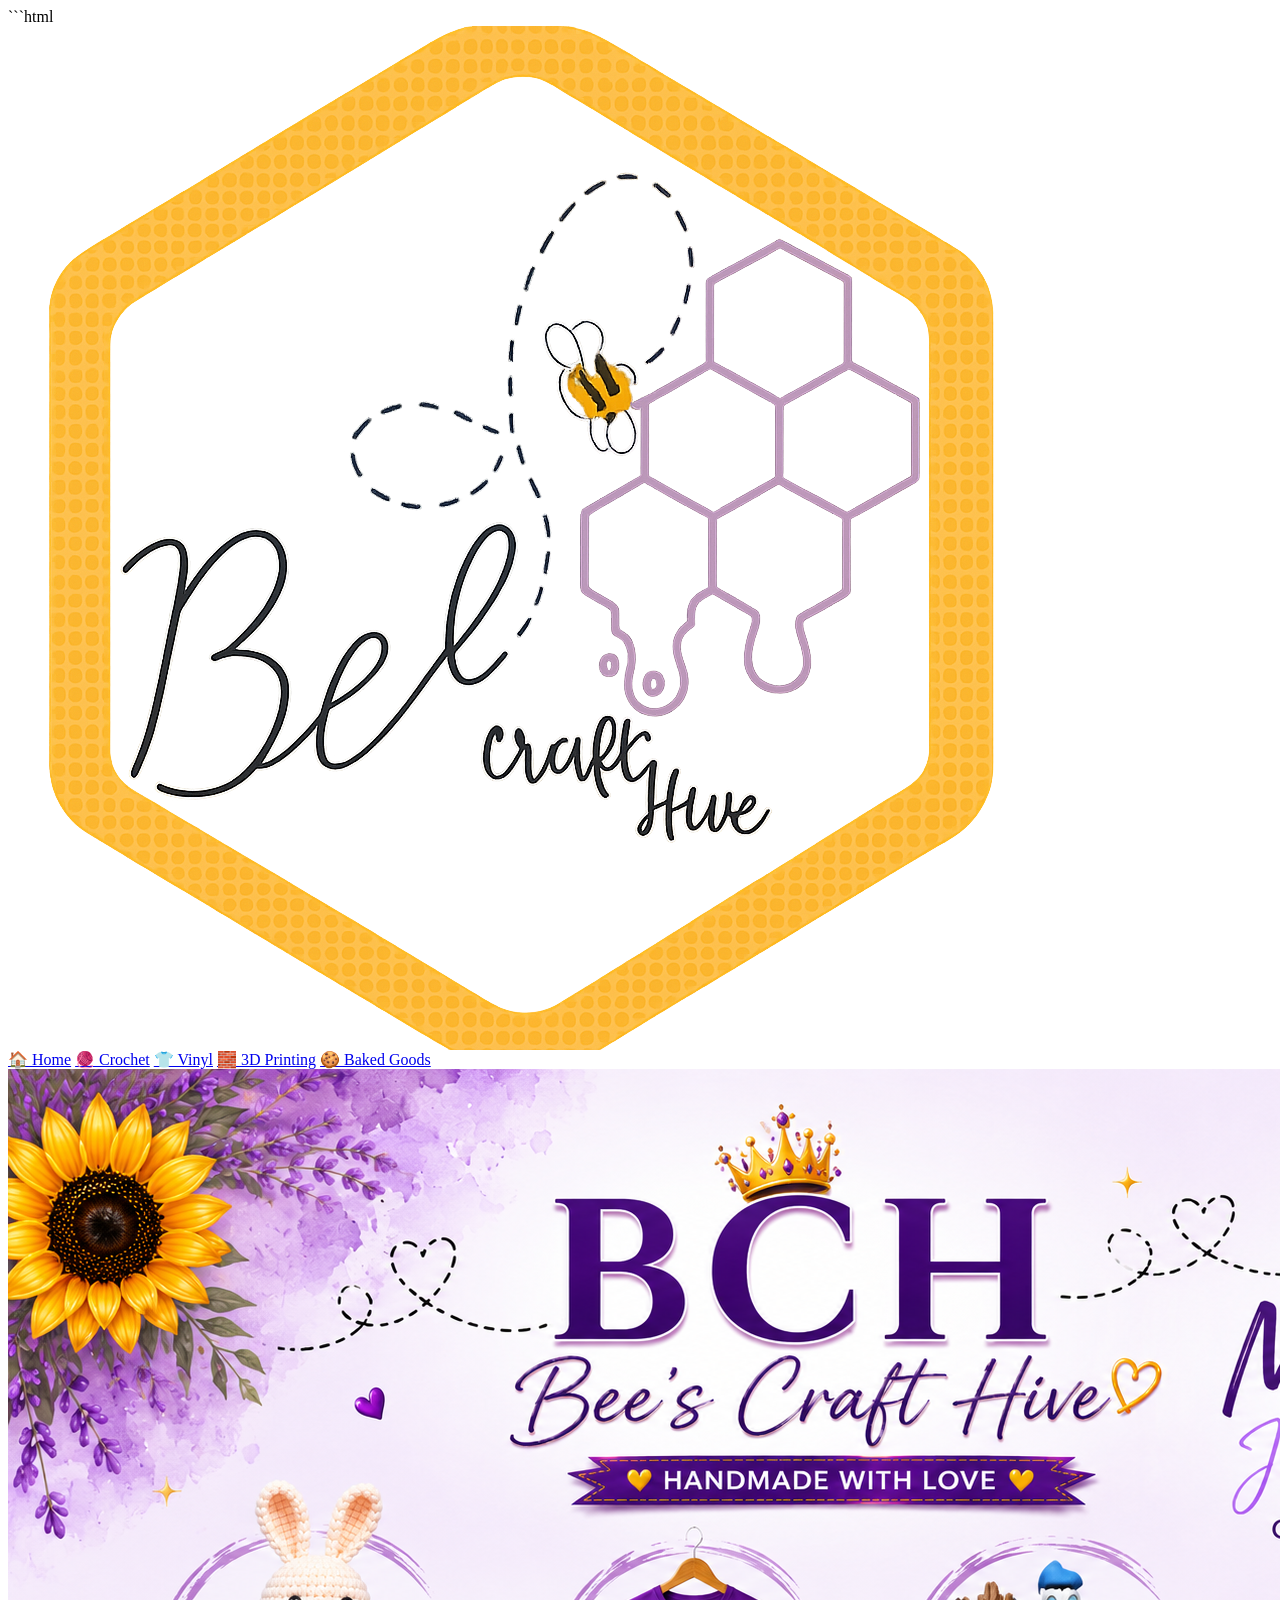
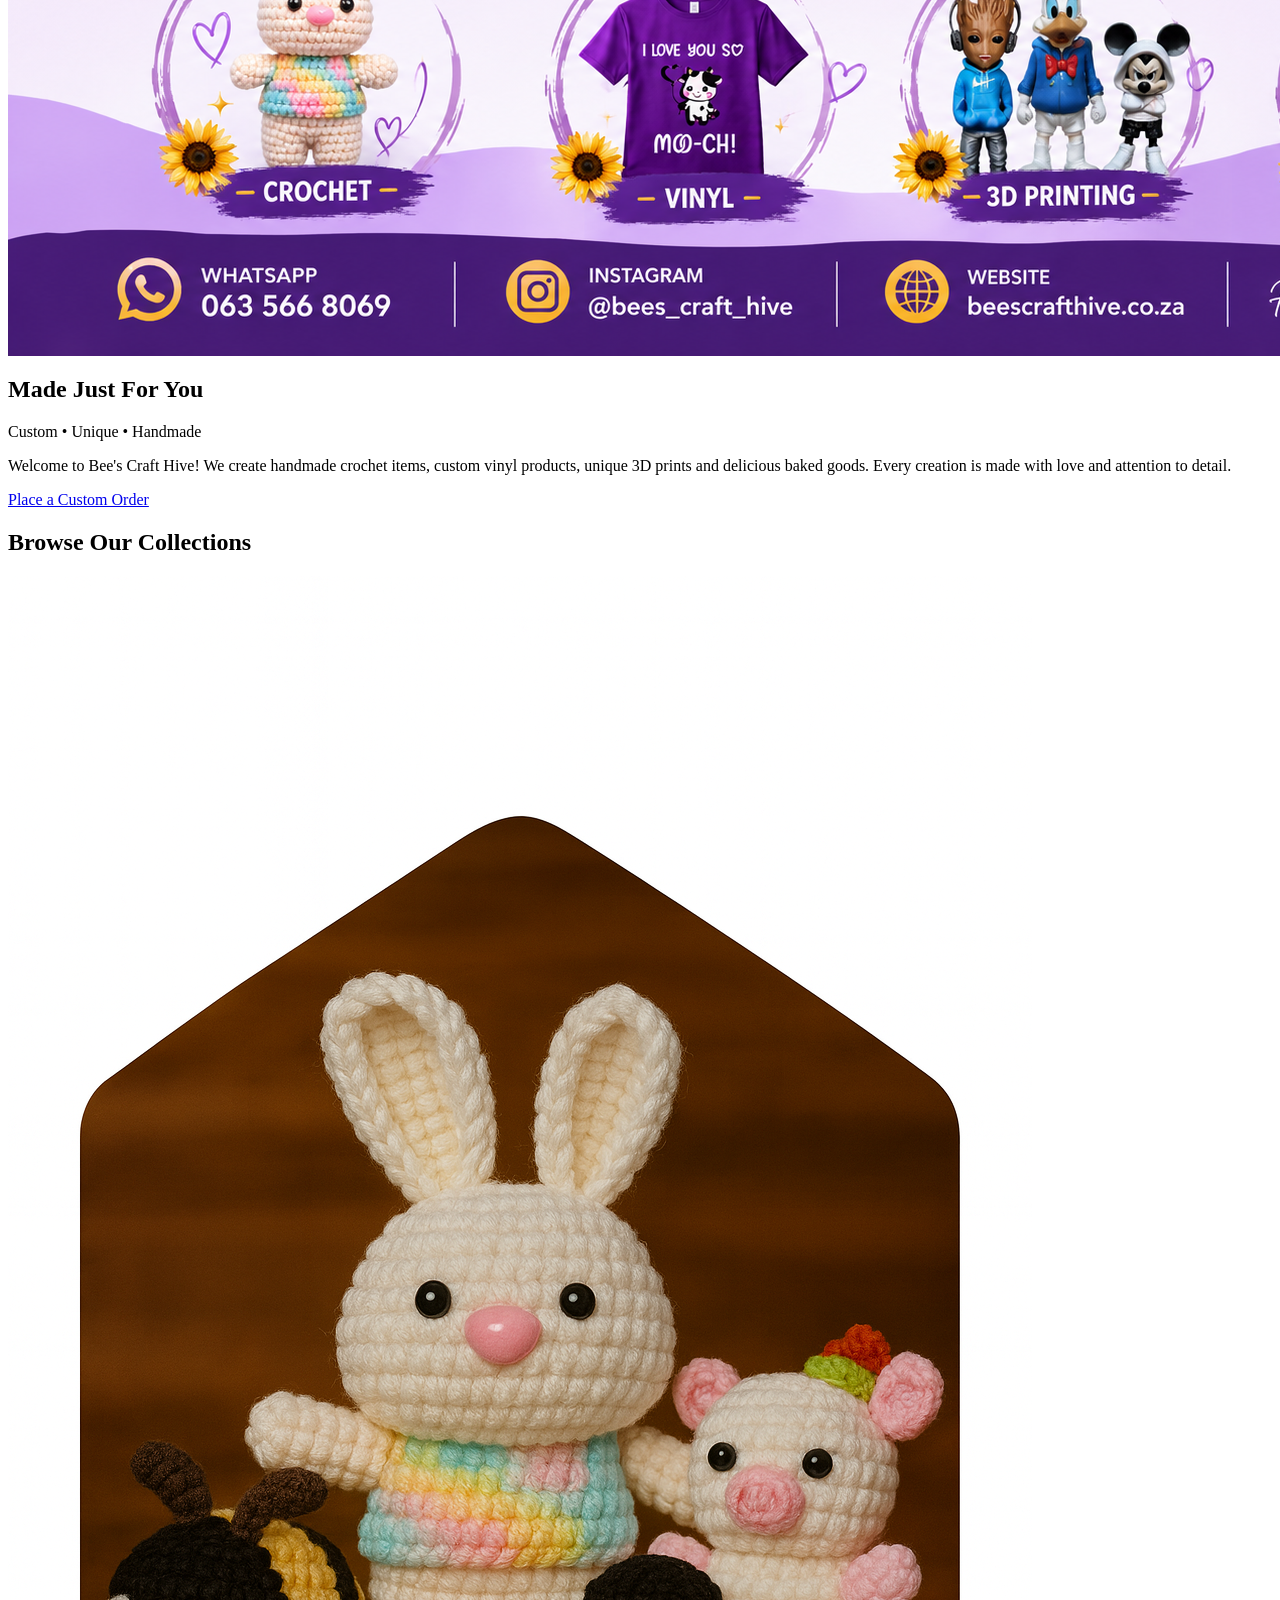
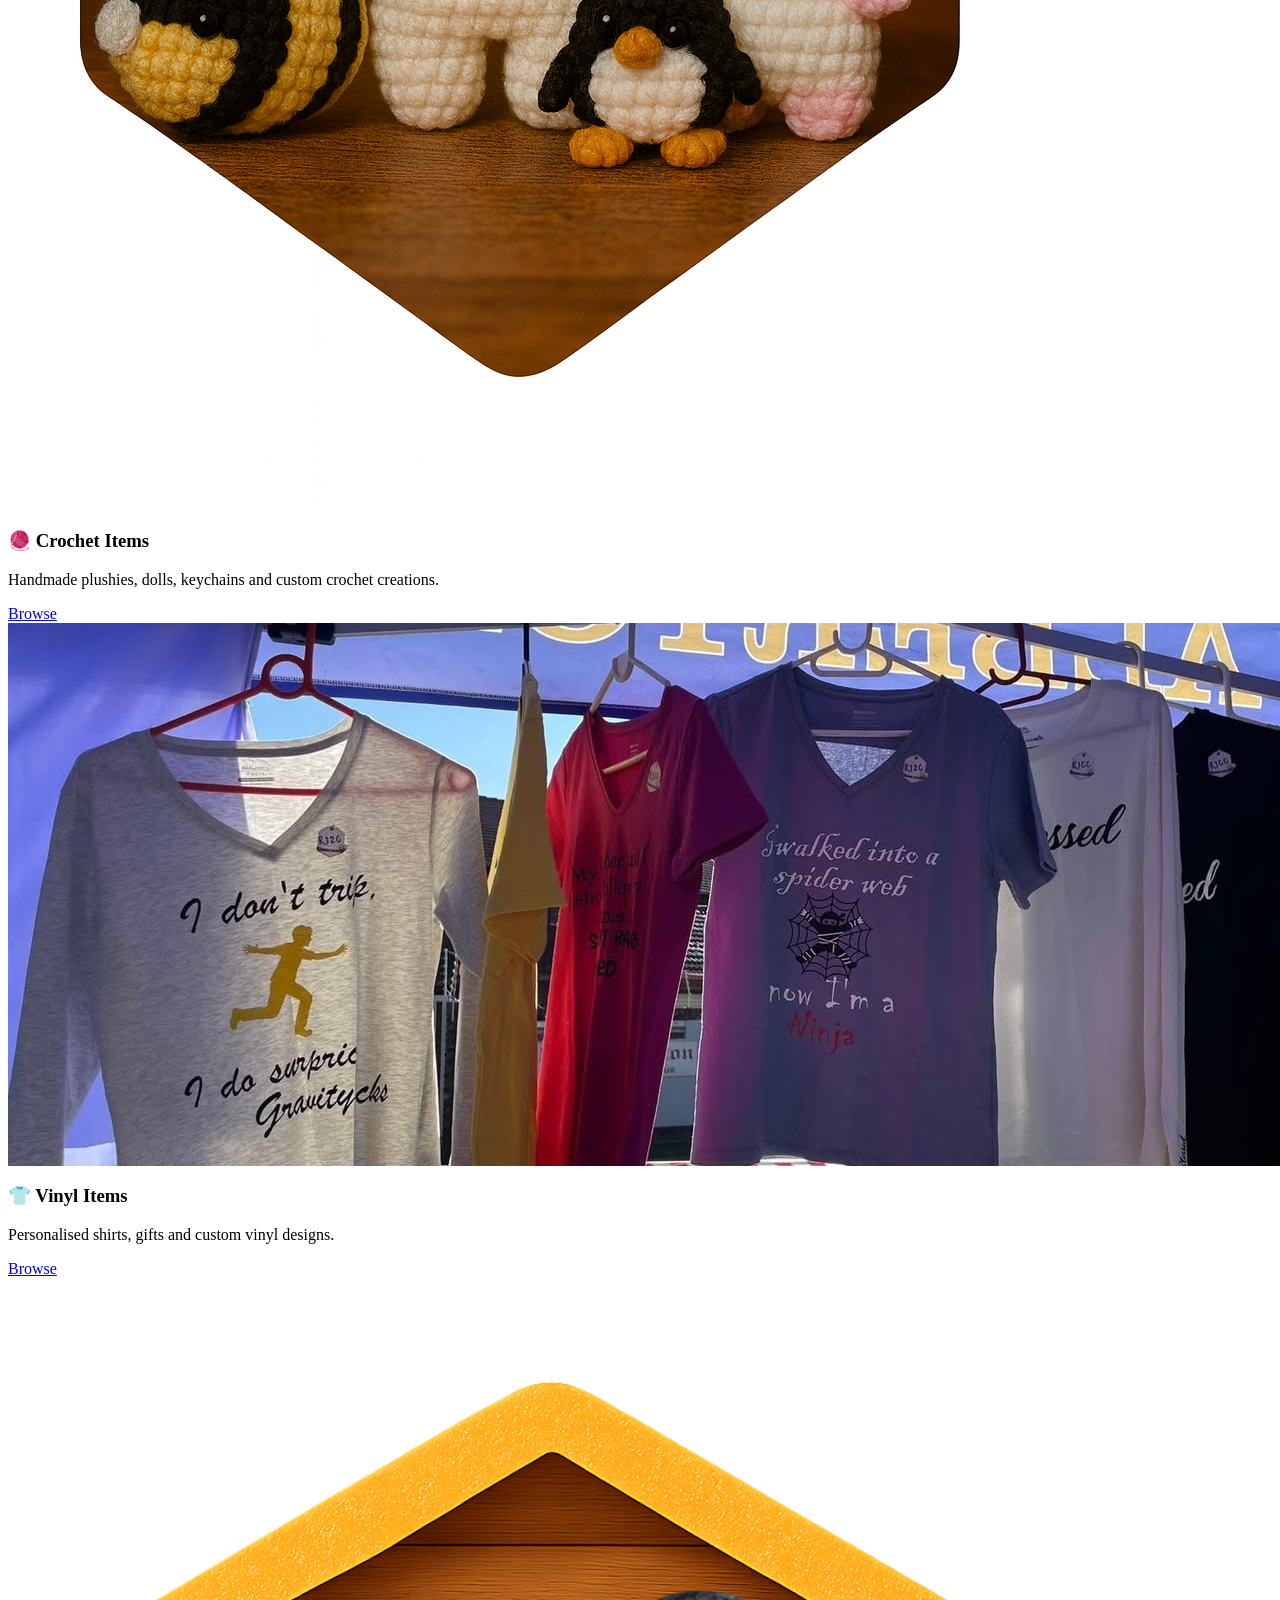
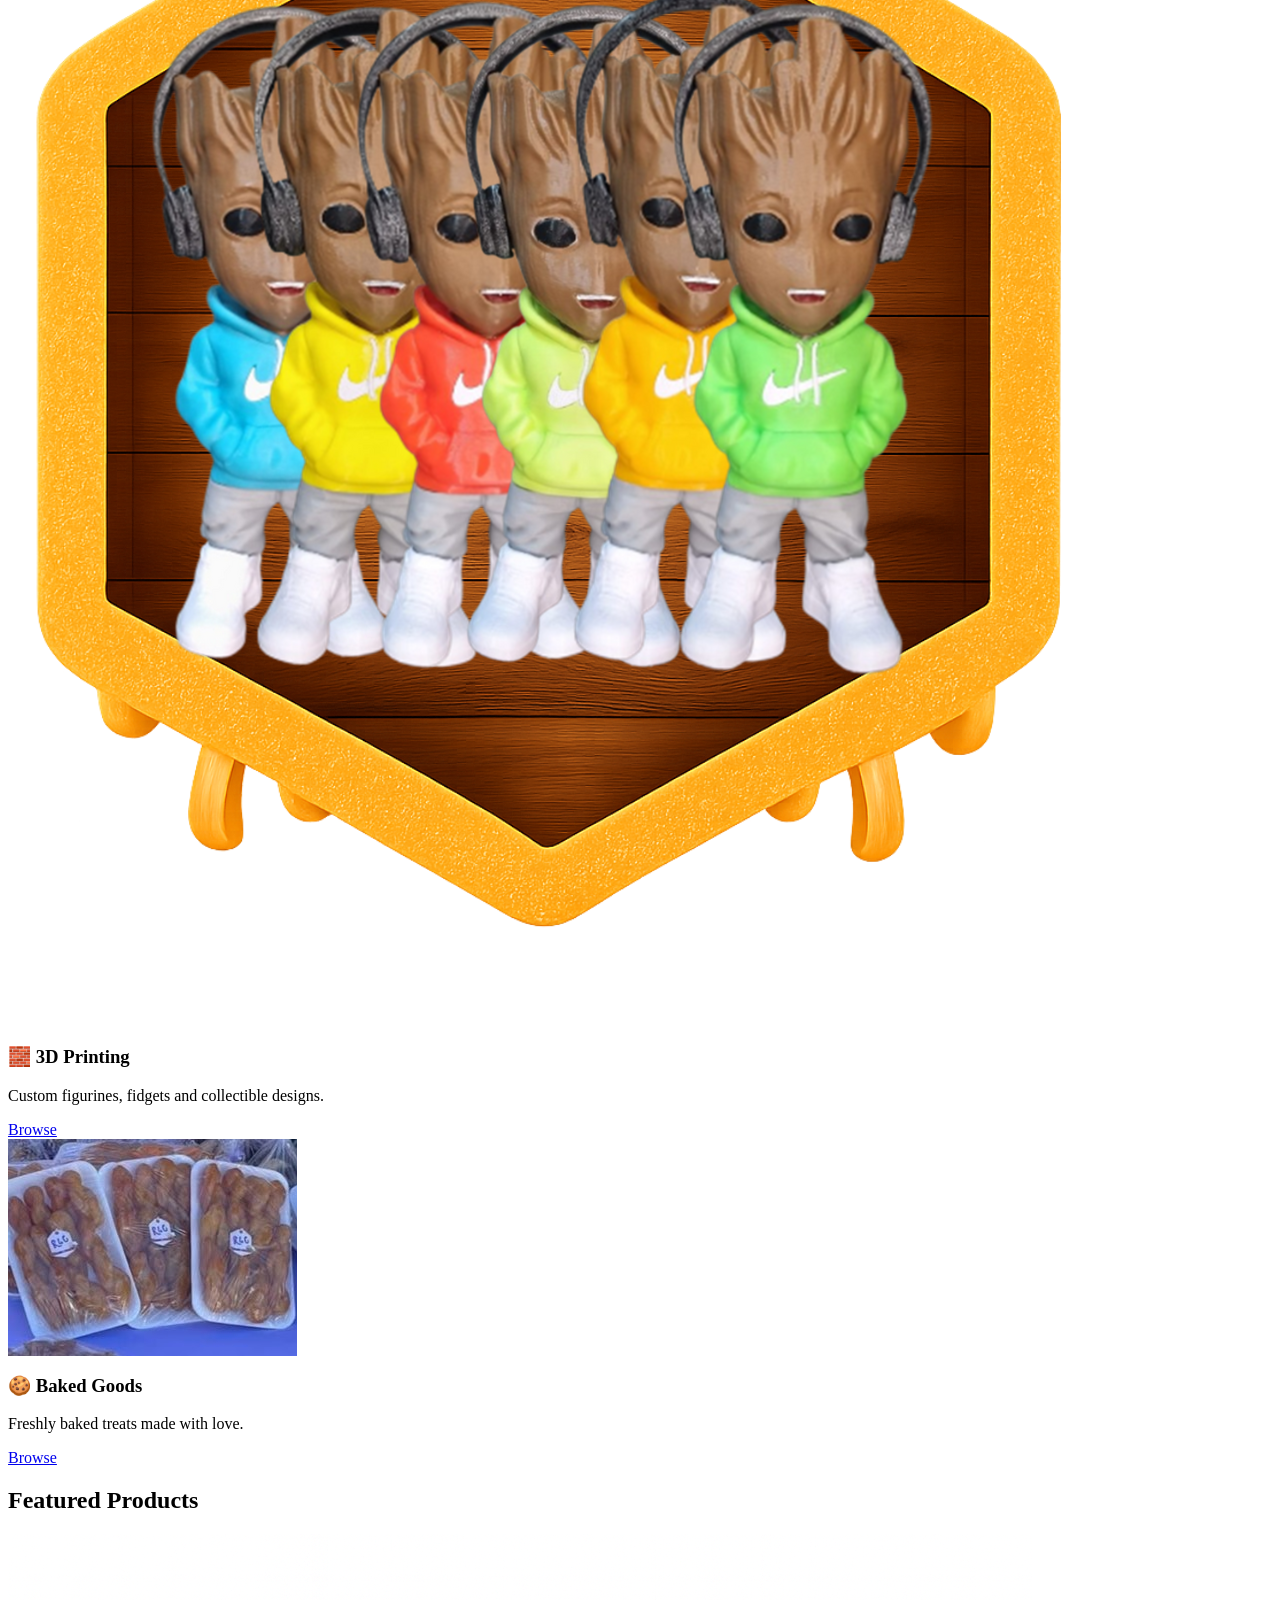
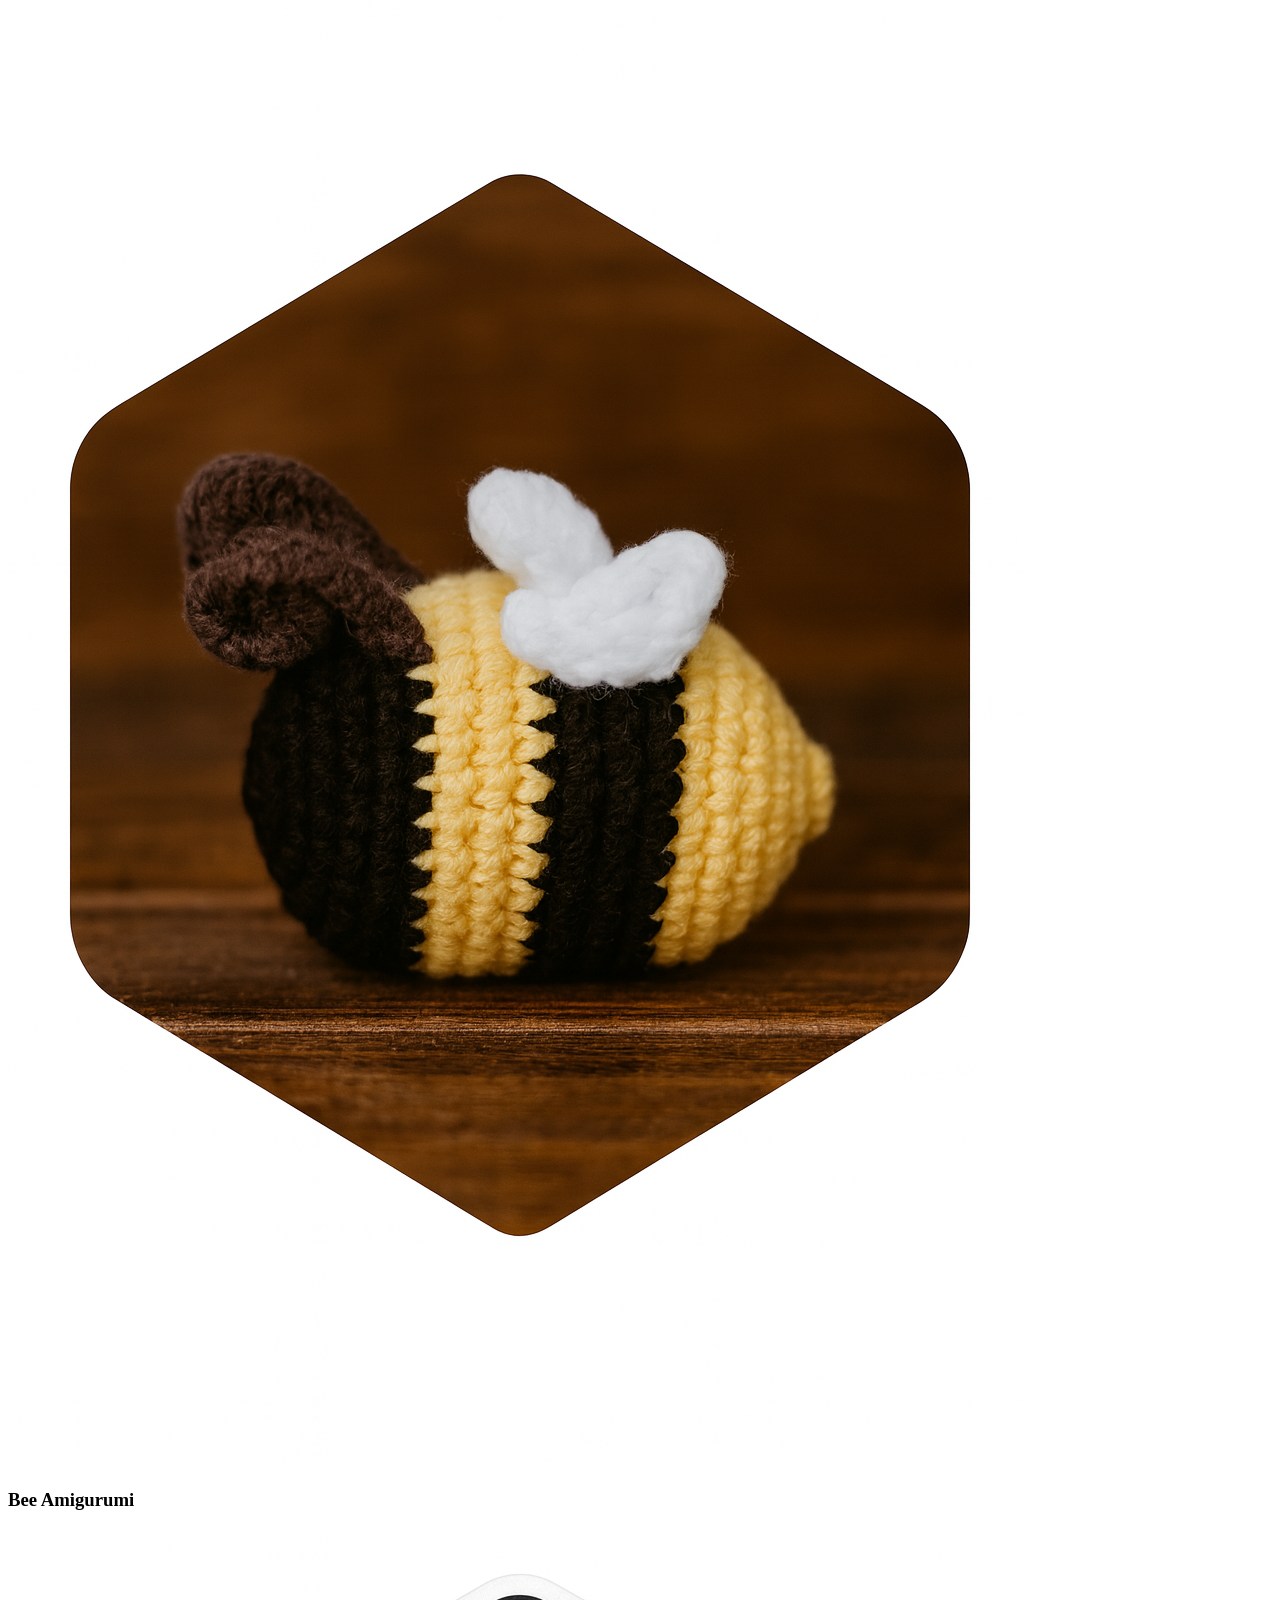
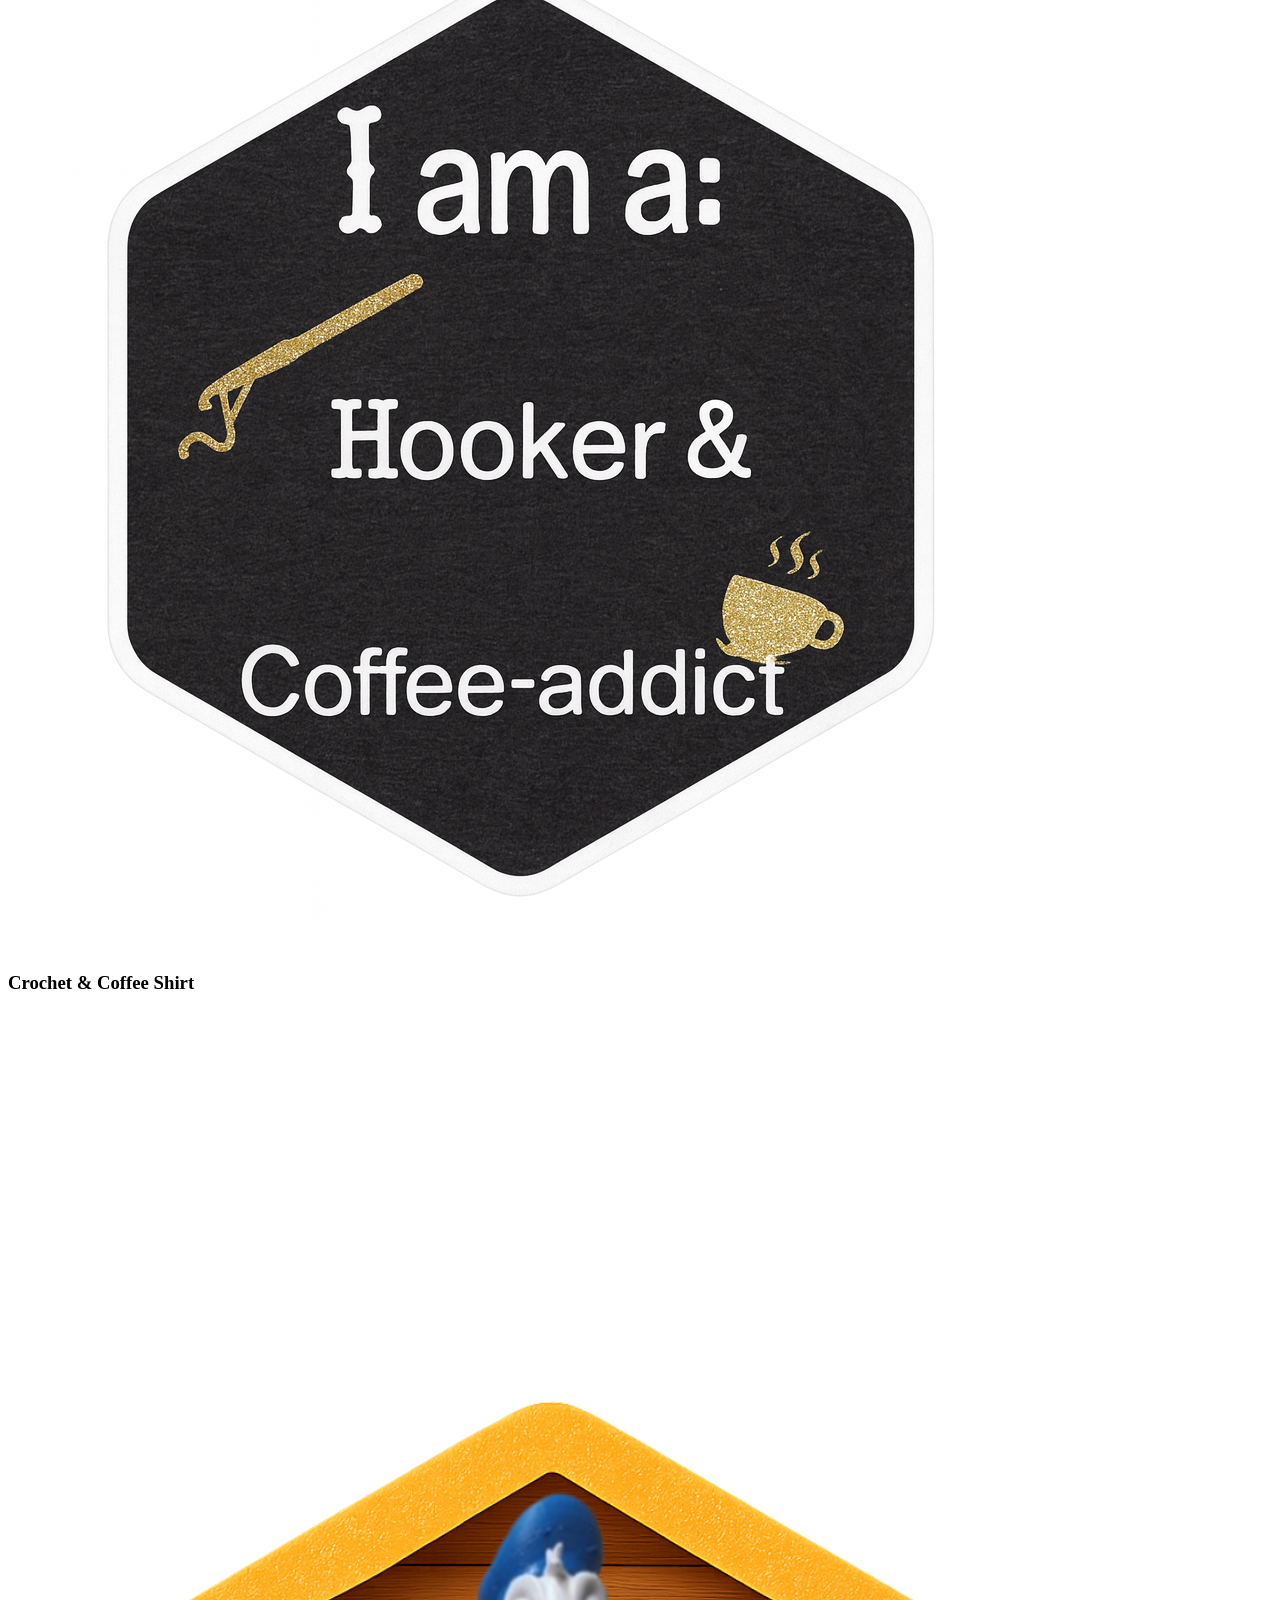
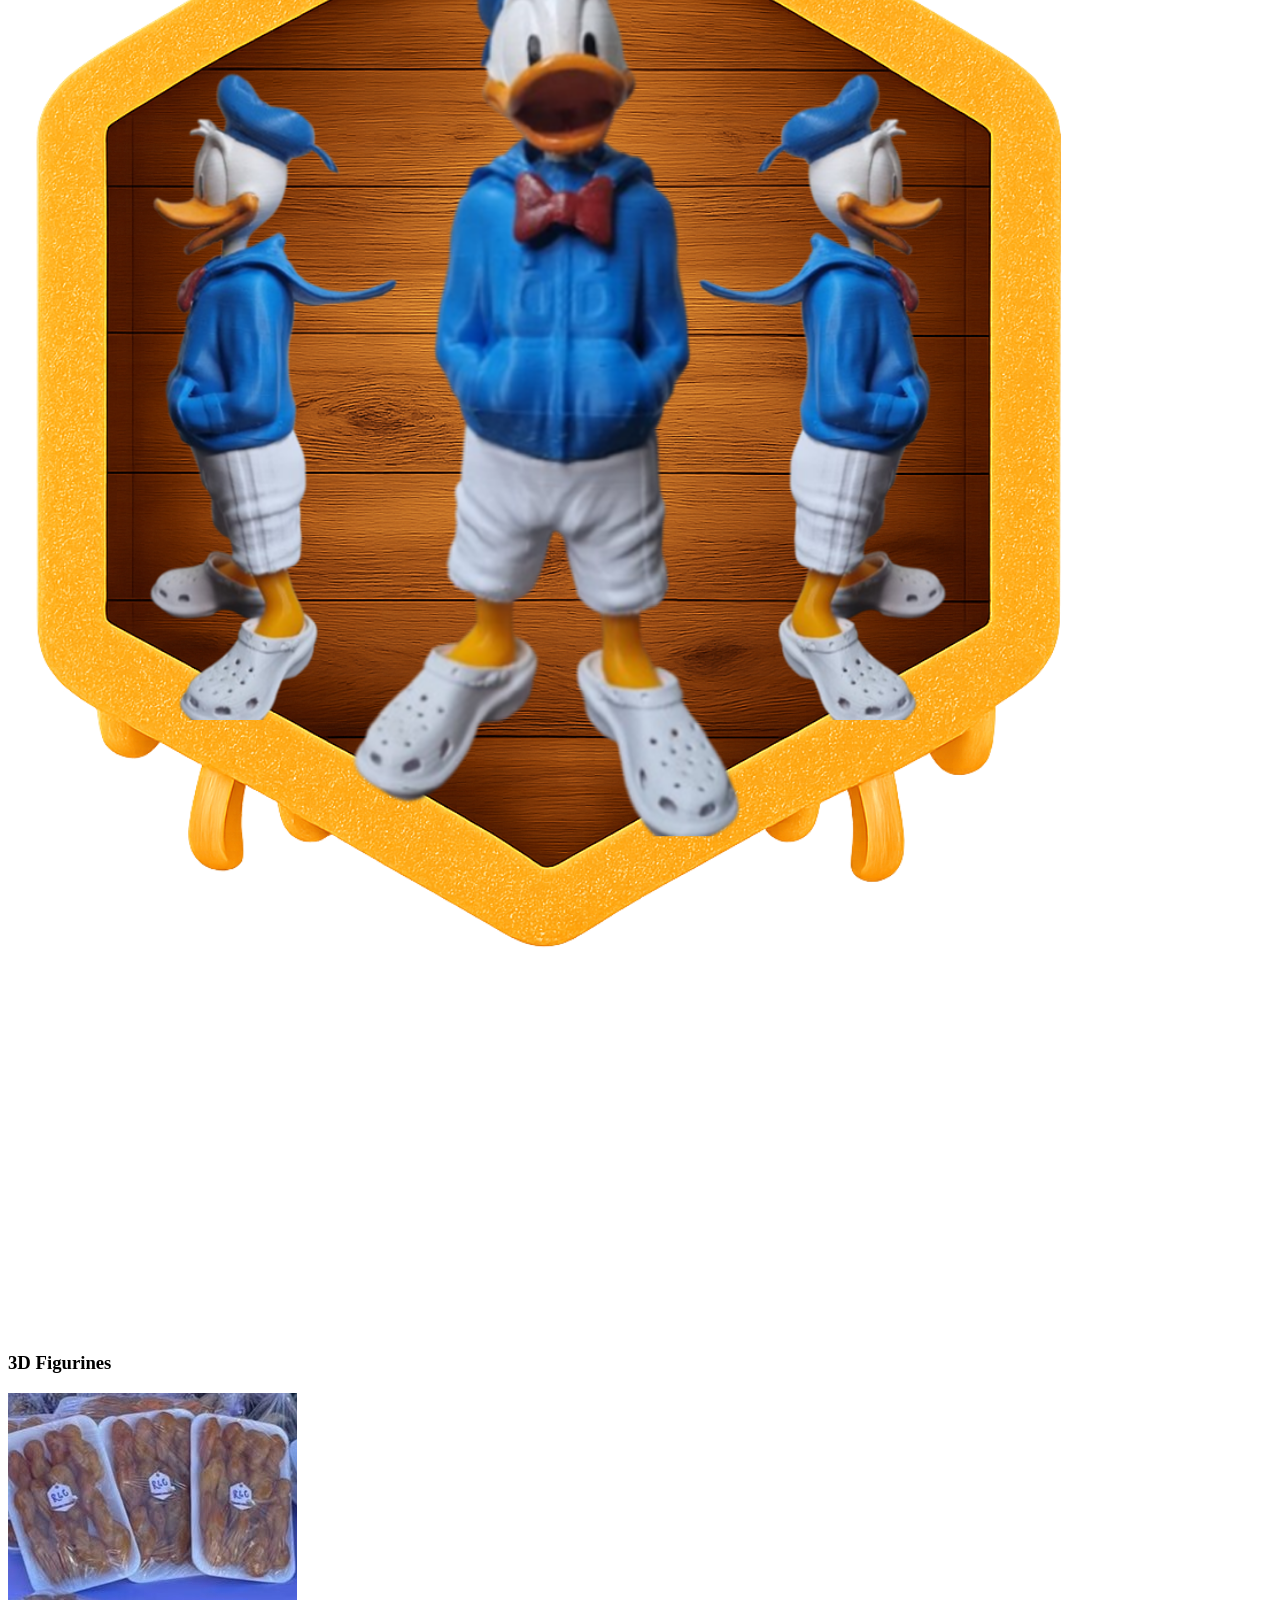
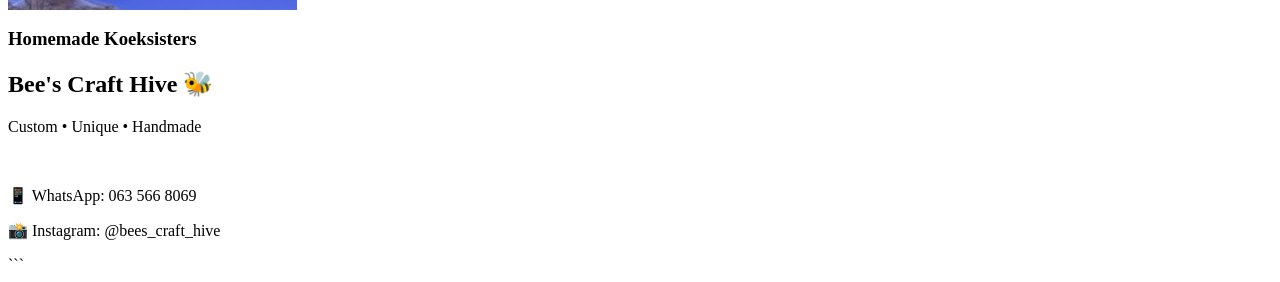
==== commit fa385ee3: "Update index.html" ====
--- a/index.html
+++ b/index.html
@@ -1,14 +1,13 @@
+```html
 <!doctype html>
 <html lang="en">
 
 <head>
 <meta charset="utf-8">
 <meta name="viewport" content="width=device-width, initial-scale=1">
-
 <title>Bee's Craft Hive</title>
 
 <link rel="stylesheet" href="css/style.css">
-
 </head>
 
 <body>
@@ -34,40 +33,30 @@
 <!-- BANNER -->
 
 <section class="banner">
-
     <img src="Images/bch-banner.png" alt="Bee's Craft Hive Banner">
-
 </section>
 
-<!-- INTRO -->
+<!-- HERO -->
 
-<section class="section">
+<section class="hero-home">
 
-    <div style="text-align:center">
+    <h1>Made Just For You</h1>
 
-        <h1 style="color:#5B1A9A;font-size:3rem;">
-            Made Just For You
-        </h1>
+    <p class="hero-tagline">
+        Custom • Unique • Handmade
+    </p>
 
-        <p style="font-size:1.4rem;color:#F4C430;font-weight:bold;">
-            Custom • Unique • Handmade
-        </p>
+    <p class="hero-text">
+        Welcome to Bee's Craft Hive! We create handmade crochet items,
+        custom vinyl products, unique 3D prints and delicious baked goods.
+        Every creation is made with love and attention to detail.
+    </p>
 
-        <p style="max-width:800px;margin:auto;">
-            Welcome to Bee's Craft Hive! We specialize in handmade crochet creations,
-            custom vinyl products, 3D printed figurines, and delicious baked goods.
-            Every item is crafted with creativity, care, and a little bit of bee magic.
-        </p>
-
-        <br>
-
-        <a class="cta"
-        href="https://wa.me/27635668069?text=Hi%20Bee%27s%20Craft%20Hive!%0A%0AMy%20name%20is:%0AI%20would%20like%20to%20place%20a%20CUSTOM%20order.%0A%0AProduct%20type:%0ADescription%20/%20idea:%0APreferred%20colours:%0ASize%20(if%20applicable):%0AOther%20notes:%0A%0AJust%20a%20friendly%20reminder%20that%20all%20delivery%20charges%20will%20be%20payable%20by%20the%20customer.%0A%0AThank%20you!"
-        target="_blank">
-        Place a Custom Order
-        </a>
-
-    </div>
+    <a class="cta"
+    href="https://wa.me/27635668069?text=Hi%20Bee%27s%20Craft%20Hive!%0A%0AMy%20name%20is:%0AI%20would%20like%20to%20place%20a%20CUSTOM%20order.%0A%0AProduct%20type:%0ADescription%20/%20idea:%0APreferred%20colours:%0ASize%20(if%20applicable):%0AOther%20notes:%0A%0AJust%20a%20friendly%20reminder%20that%20all%20delivery%20charges%20will%20be%20payable%20by%20the%20customer.%0A%0AThank%20you!"
+    target="_blank">
+    Place a Custom Order
+    </a>
 
 </section>
 
@@ -80,67 +69,31 @@
     <div class="grid">
 
         <div class="product">
-
             <img src="Images/small-items.png" alt="Crochet">
-
             <h3>🧶 Crochet Items</h3>
-
-            <p>
-                Handmade plushies, keychains, dolls, toys and custom crochet creations.
-            </p>
-
-            <a class="cta" href="crochet.html">
-                View Collection
-            </a>
-
+            <p>Handmade plushies, dolls, keychains and custom crochet creations.</p>
+            <a class="cta" href="crochet.html">Browse</a>
         </div>
 
         <div class="product">
-
             <img src="Images/vinyl2.jpg" alt="Vinyl">
-
             <h3>👕 Vinyl Items</h3>
-
-            <p>
-                Personalized shirts, gifts, decals and custom vinyl creations.
-            </p>
-
-            <a class="cta" href="vinyl.html">
-                View Collection
-            </a>
-
+            <p>Personalised shirts, gifts and custom vinyl designs.</p>
+            <a class="cta" href="vinyl.html">Browse</a>
         </div>
 
         <div class="product">
-
             <img src="Images/3d-groots.png" alt="3D">
-
             <h3>🧱 3D Printing</h3>
-
-            <p>
-                Figurines, fidgets, clickers and custom printed creations.
-            </p>
-
-            <a class="cta" href="3d.html">
-                View Collection
-            </a>
-
+            <p>Custom figurines, fidgets and collectible designs.</p>
+            <a class="cta" href="3d.html">Browse</a>
         </div>
 
         <div class="product">
-
             <img src="Images/koeksisters.jpg" alt="Baked Goods">
-
             <h3>🍪 Baked Goods</h3>
-
-            <p>
-                Freshly baked treats made with love for every occasion.
-            </p>
-
-            <a class="cta" href="baked-goods.html">
-                View Collection
-            </a>
-
+            <p>Freshly baked treats made with love.</p>
+            <a class="cta" href="baked-goods.html">Browse</a>
         </div>
 
     </div>
@@ -156,78 +109,23 @@
     <div class="grid">
 
         <div class="product">
-
             <img src="Images/bee.png" alt="Bee">
-
             <h3>Bee Amigurumi</h3>
-
-            <p>
-                One of our most popular crochet creations.
-            </p>
-
         </div>
 
         <div class="product">
-
-            <img src="Images/sample_vinyl_2.jpg" alt="Shirt">
-
+            <img src="Images/sample_vinyl_2.jpg" alt="Vinyl Shirt">
             <h3>Crochet & Coffee Shirt</h3>
-
-            <p>
-                A perfect gift for crochet lovers and coffee addicts.
-            </p>
-
         </div>
 
         <div class="product">
-
             <img src="Images/donald2.png" alt="Donald Duck">
-
             <h3>3D Figurines</h3>
-
-            <p>
-                Unique collectible figurines printed in various colours.
-            </p>
-
         </div>
 
         <div class="product">
-
             <img src="Images/koeksisters.jpg" alt="Koeksisters">
-
             <h3>Homemade Koeksisters</h3>
-
-            <p>
-                Freshly prepared and syrup soaked.
-            </p>
-
-        </div>
-
-    </div>
-
-</section>
-
-<!-- WHY CHOOSE US -->
-
-<section class="section">
-
-    <h2>🐝 Why Choose Bee's Craft Hive?</h2>
-
-    <div class="grid">
-
-        <div class="product">
-            <h3>💜 Handmade</h3>
-            <p>Every item is made with care and attention to detail.</p>
-        </div>
-
-        <div class="product">
-            <h3>✨ Customisable</h3>
-            <p>Colours, themes and designs can be tailored to your needs.</p>
-        </div>
-
-        <div class="product">
-            <h3>🎁 Perfect Gifts</h3>
-            <p>Unique creations for birthdays, events and special occasions.</p>
         </div>
 
     </div>
@@ -236,7 +134,7 @@
 
 <footer>
 
-    <h2>Bee's Craft Hive</h2>
+    <h2>Bee's Craft Hive 🐝</h2>
 
     <p>
         Custom • Unique • Handmade
@@ -256,9 +154,6 @@
 
 </div>
 
-<div class="floating-bee">
-    <img src="Images/cute-bee.png" alt="Bee">
-</div>
-
 </body>
 </html>
+```
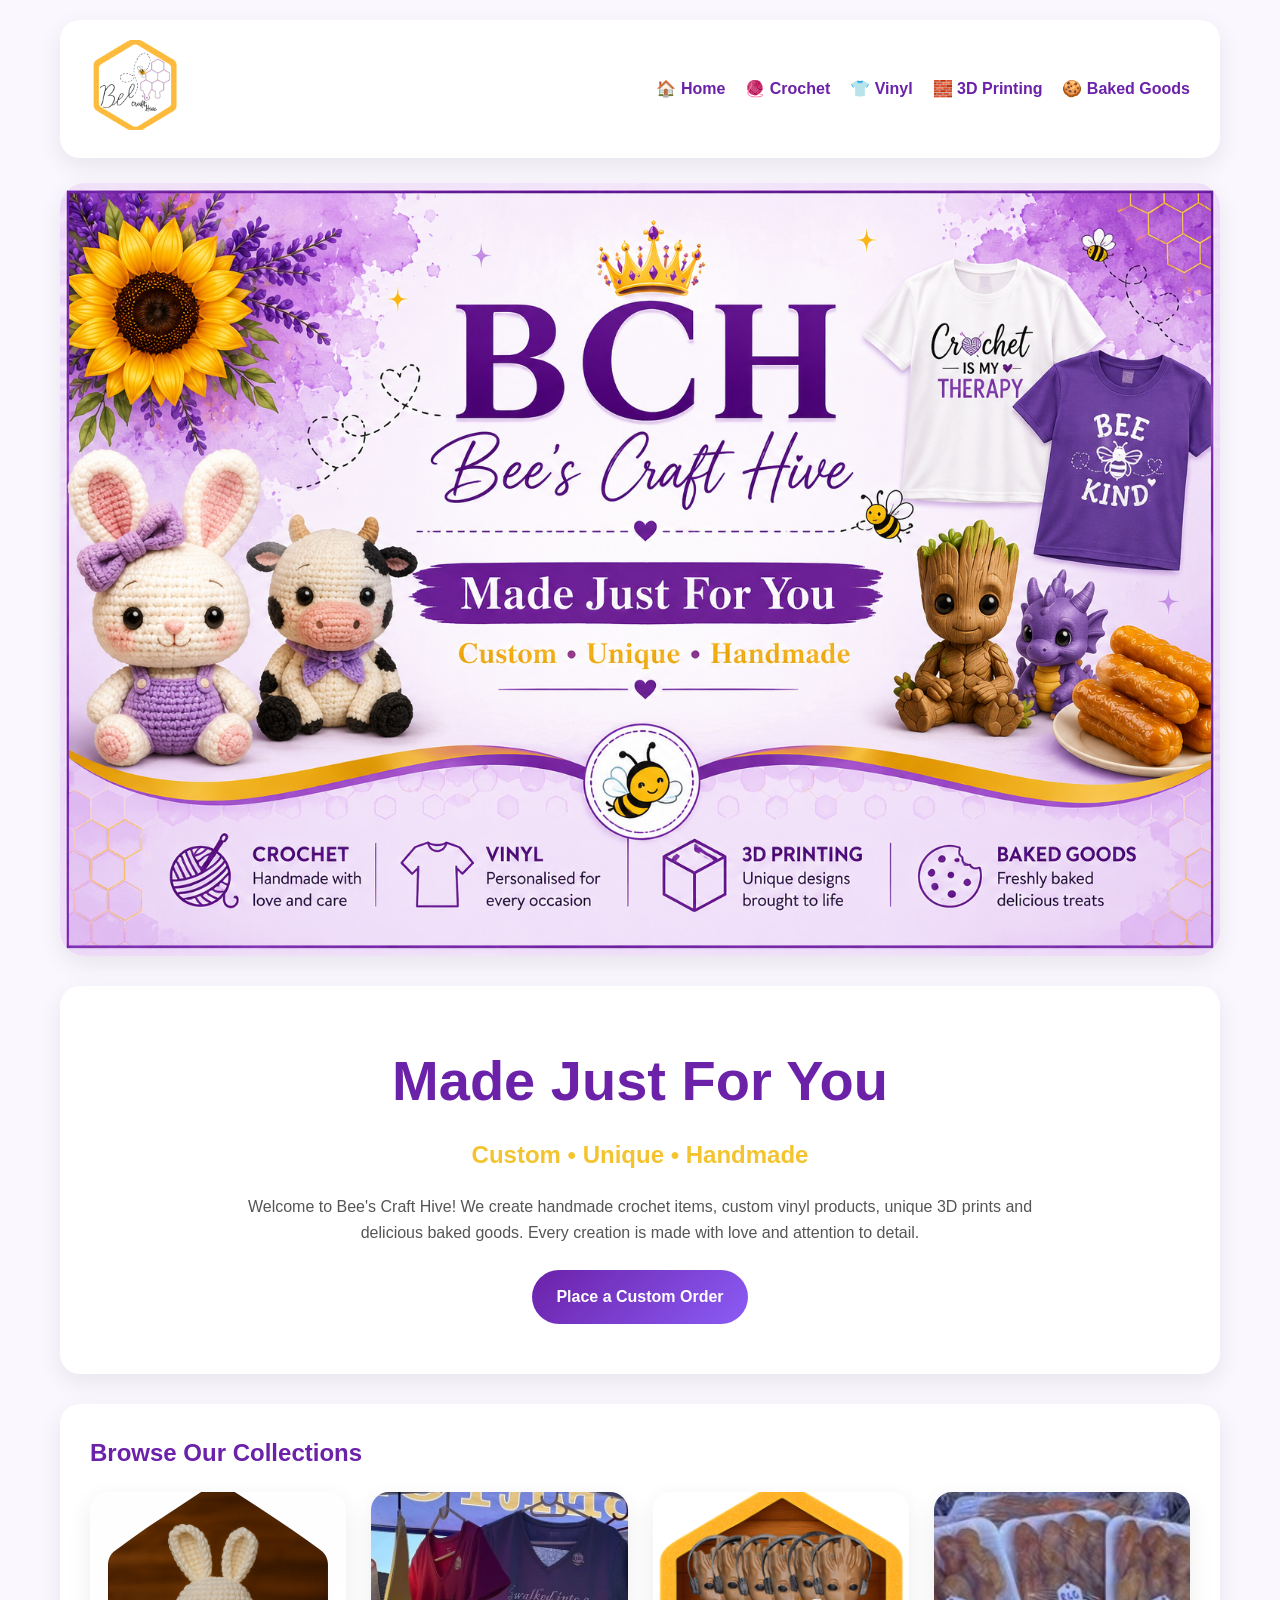
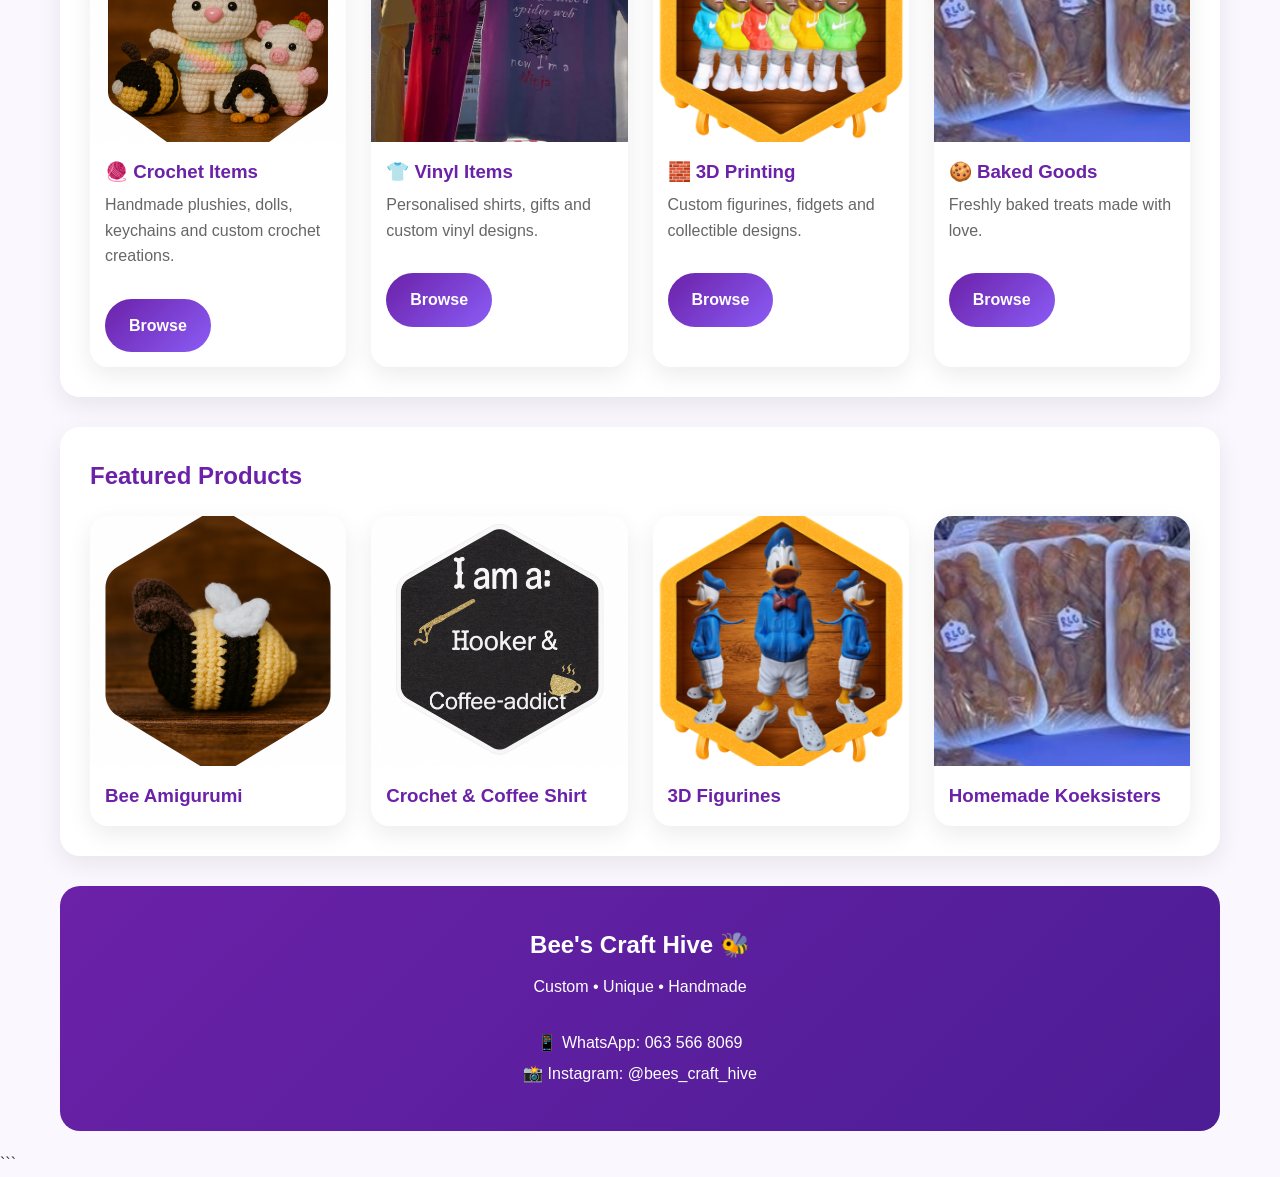
==== commit 15aad808: "Update index.html" ====
--- a/index.html
+++ b/index.html
@@ -1,4 +1,3 @@
-```html
 <!doctype html>
 <html lang="en">
 
--- a/css/style.css
+++ b/css/style.css
@@ -0,0 +1,354 @@
+/* =========================
+   BEE'S CRAFT HIVE
+   MAIN STYLESHEET
+========================= */
+
+/* =========================
+   BEE'S CRAFT HIVE
+========================= */
+
+:root{
+    --purple:#6b21a8;
+    --purple-light:#f3e8ff;
+    --gold:#f4c430;
+    --bg:#faf7ff;
+    --text:#333;
+    --white:#ffffff;
+    --shadow:0 8px 25px rgba(0,0,0,0.08);
+}
+
+*{
+    margin:0;
+    padding:0;
+    box-sizing:border-box;
+}
+
+body{
+    font-family:'Segoe UI',sans-serif;
+    background:var(--bg);
+    color:var(--text);
+    line-height:1.6;
+}
+
+/* =========================
+   PAGE WRAPPER
+========================= */
+
+.wrap{
+    max-width:1200px;
+    margin:auto;
+    padding:20px;
+}
+
+/* =========================
+   HEADER
+========================= */
+
+header{
+    display:flex;
+    justify-content:space-between;
+    align-items:center;
+    flex-wrap:wrap;
+
+    background:white;
+    border-radius:20px;
+    padding:20px 30px;
+
+    box-shadow:var(--shadow);
+    margin-bottom:25px;
+}
+
+.logo{
+    height:90px;
+    width:auto;
+}
+
+/* =========================
+   NAVIGATION
+========================= */
+
+nav{
+    display:flex;
+    gap:20px;
+    flex-wrap:wrap;
+}
+
+nav a{
+    text-decoration:none;
+    color:var(--purple);
+    font-weight:600;
+    transition:0.3s;
+}
+
+nav a:hover{
+    color:var(--gold);
+}
+
+/* =========================
+   BANNER
+========================= */
+
+.banner{
+    margin-bottom:30px;
+}
+
+.banner img{
+    width:100%;
+    display:block;
+    border-radius:25px;
+    box-shadow:var(--shadow);
+}
+
+/* =========================
+   HERO
+========================= */
+
+.hero-home{
+    text-align:center;
+    padding:50px 30px;
+
+    background:white;
+    border-radius:20px;
+    box-shadow:var(--shadow);
+
+    margin-bottom:30px;
+}
+
+.hero-home h1{
+    color:var(--purple);
+    font-size:3.5rem;
+    margin-bottom:10px;
+}
+
+.hero-tagline{
+    color:var(--gold);
+    font-size:1.5rem;
+    font-weight:bold;
+    margin-bottom:20px;
+}
+
+.hero-text{
+    max-width:800px;
+    margin:auto;
+    margin-bottom:25px;
+    color:#555;
+}
+
+/* =========================
+   BUTTONS
+========================= */
+
+.cta{
+    display:inline-block;
+
+    background:linear-gradient(
+        135deg,
+        var(--purple),
+        #8b5cf6
+    );
+
+    color:white;
+    text-decoration:none;
+
+    padding:14px 24px;
+
+    border-radius:30px;
+
+    font-weight:bold;
+
+    transition:0.3s;
+}
+
+.cta:hover{
+    transform:translateY(-2px);
+    box-shadow:0 8px 18px rgba(107,33,168,0.3);
+}
+
+/* =========================
+   SECTIONS
+========================= */
+
+.section{
+    background:white;
+    border-radius:20px;
+    padding:30px;
+    margin-bottom:30px;
+
+    box-shadow:var(--shadow);
+}
+
+.section h2{
+    color:var(--purple);
+    margin-bottom:20px;
+}
+
+/* =========================
+   GRID
+========================= */
+
+.grid{
+    display:grid;
+    grid-template-columns:repeat(auto-fit,minmax(250px,1fr));
+    gap:25px;
+}
+
+/* =========================
+   PRODUCT CARDS
+========================= */
+
+.product{
+    background:white;
+
+    border-radius:18px;
+    overflow:hidden;
+
+    box-shadow:var(--shadow);
+
+    transition:0.3s;
+}
+
+.product:hover{
+    transform:translateY(-5px);
+}
+
+.product img{
+    width:100%;
+    height:250px;
+
+    object-fit:cover;
+
+    display:block;
+}
+
+.product h3{
+    color:var(--purple);
+    padding:15px 15px 5px;
+}
+
+.product p{
+    padding:0 15px 15px;
+    color:#666;
+}
+
+.product .cta{
+    margin:15px;
+}
+
+/* =========================
+   FEATURED PRODUCTS
+========================= */
+
+.product h3:last-child{
+    padding-bottom:15px;
+}
+
+/* =========================
+   FOOTER
+========================= */
+
+footer{
+    background:linear-gradient(
+        135deg,
+        var(--purple),
+        #4c1d95
+    );
+
+    color:white;
+
+    text-align:center;
+
+    padding:40px 20px;
+
+    border-radius:20px;
+
+    margin-top:30px;
+}
+
+footer h2{
+    margin-bottom:10px;
+}
+
+footer p{
+    margin-bottom:5px;
+}
+
+/* =========================
+   FLOATING BEE
+========================= */
+
+.floating-bee{
+    position:fixed;
+    right:20px;
+    top:50%;
+
+    width:60px;
+
+    z-index:999;
+
+    animation:bee-float 8s infinite ease-in-out;
+}
+
+.floating-bee img{
+    width:100%;
+}
+
+@keyframes bee-float{
+
+    0%{
+        transform:translateY(0px);
+    }
+
+    25%{
+        transform:translateY(-15px);
+    }
+
+    50%{
+        transform:translateY(-35px);
+    }
+
+    75%{
+        transform:translateY(-15px);
+    }
+
+    100%{
+        transform:translateY(0px);
+    }
+}
+
+/* =========================
+   MOBILE
+========================= */
+
+@media (max-width:768px){
+
+    header{
+        flex-direction:column;
+        text-align:center;
+    }
+
+    nav{
+        justify-content:center;
+        margin-top:15px;
+    }
+
+    .logo{
+        height:70px;
+    }
+
+    .hero-home h1{
+        font-size:2.4rem;
+    }
+
+    .hero-tagline{
+        font-size:1.2rem;
+    }
+
+    .product img{
+        height:220px;
+    }
+
+    .floating-bee{
+        width:40px;
+        right:10px;
+    }
+}
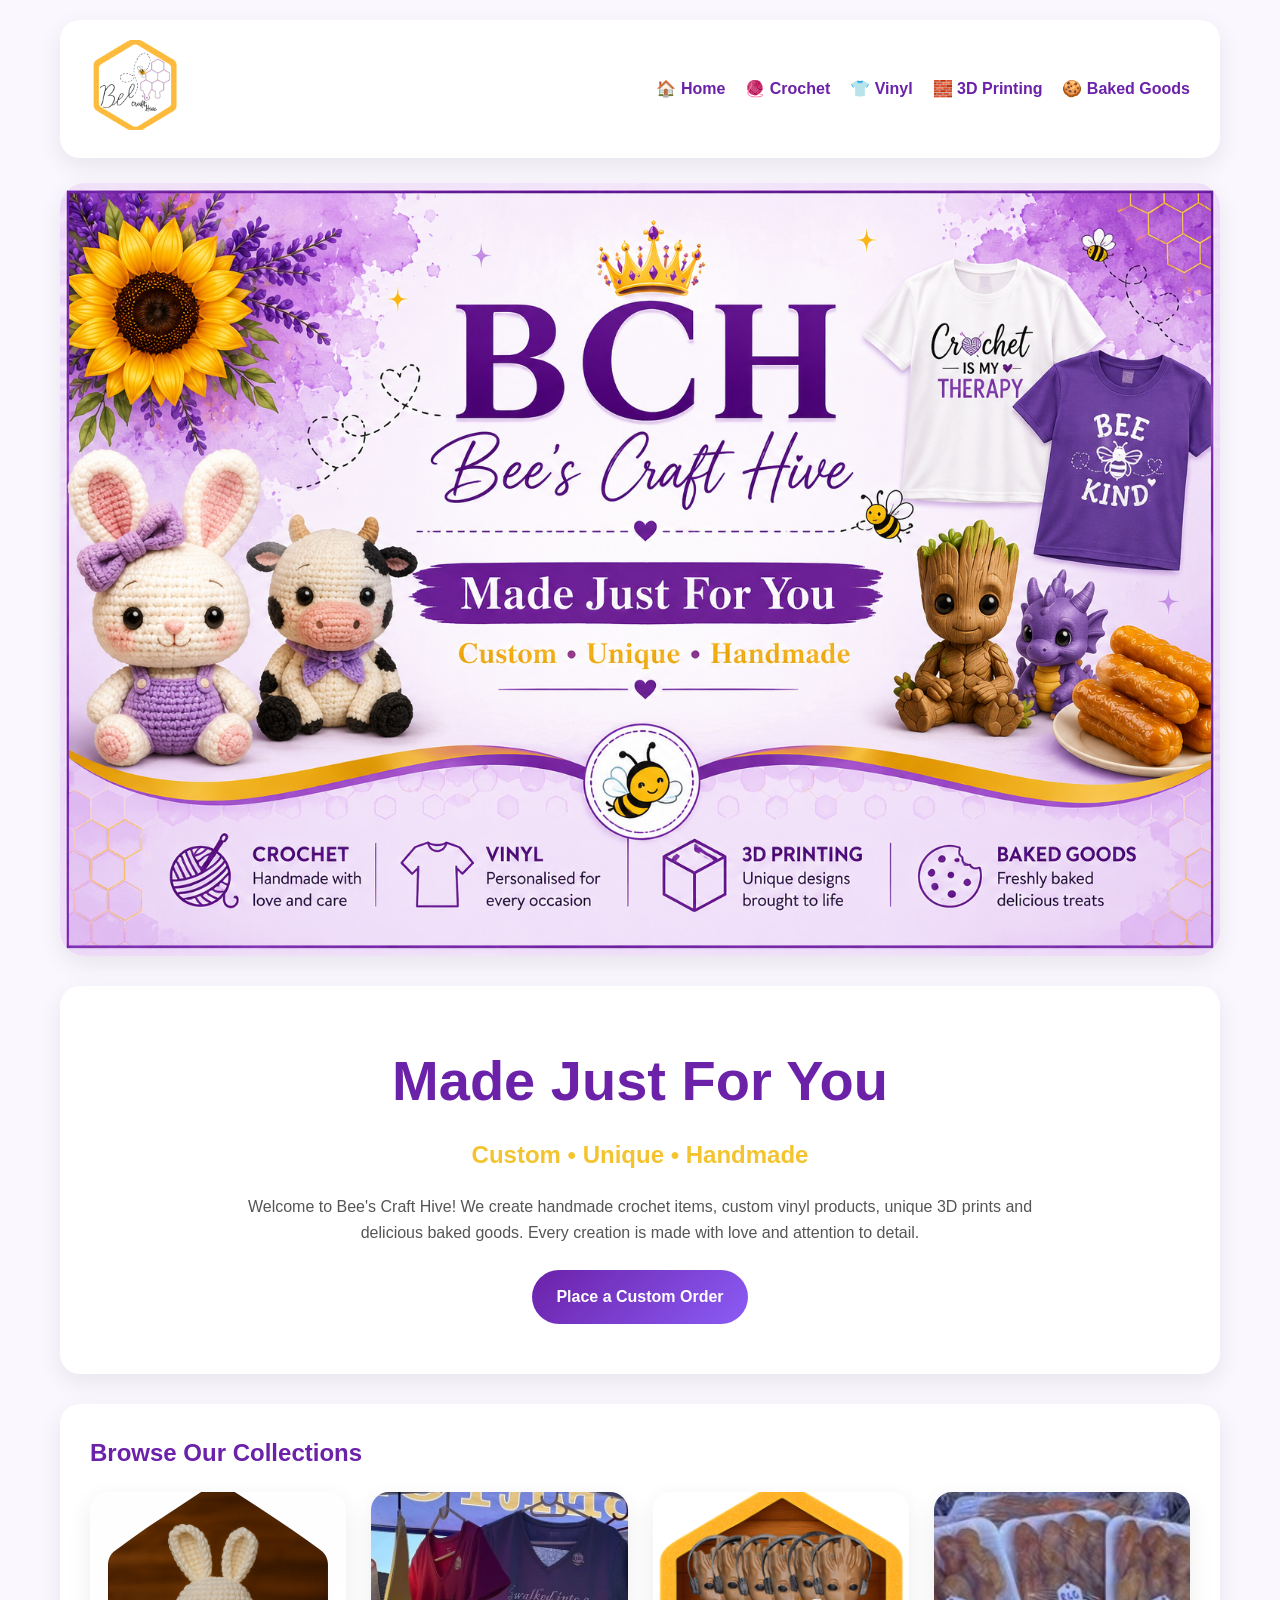
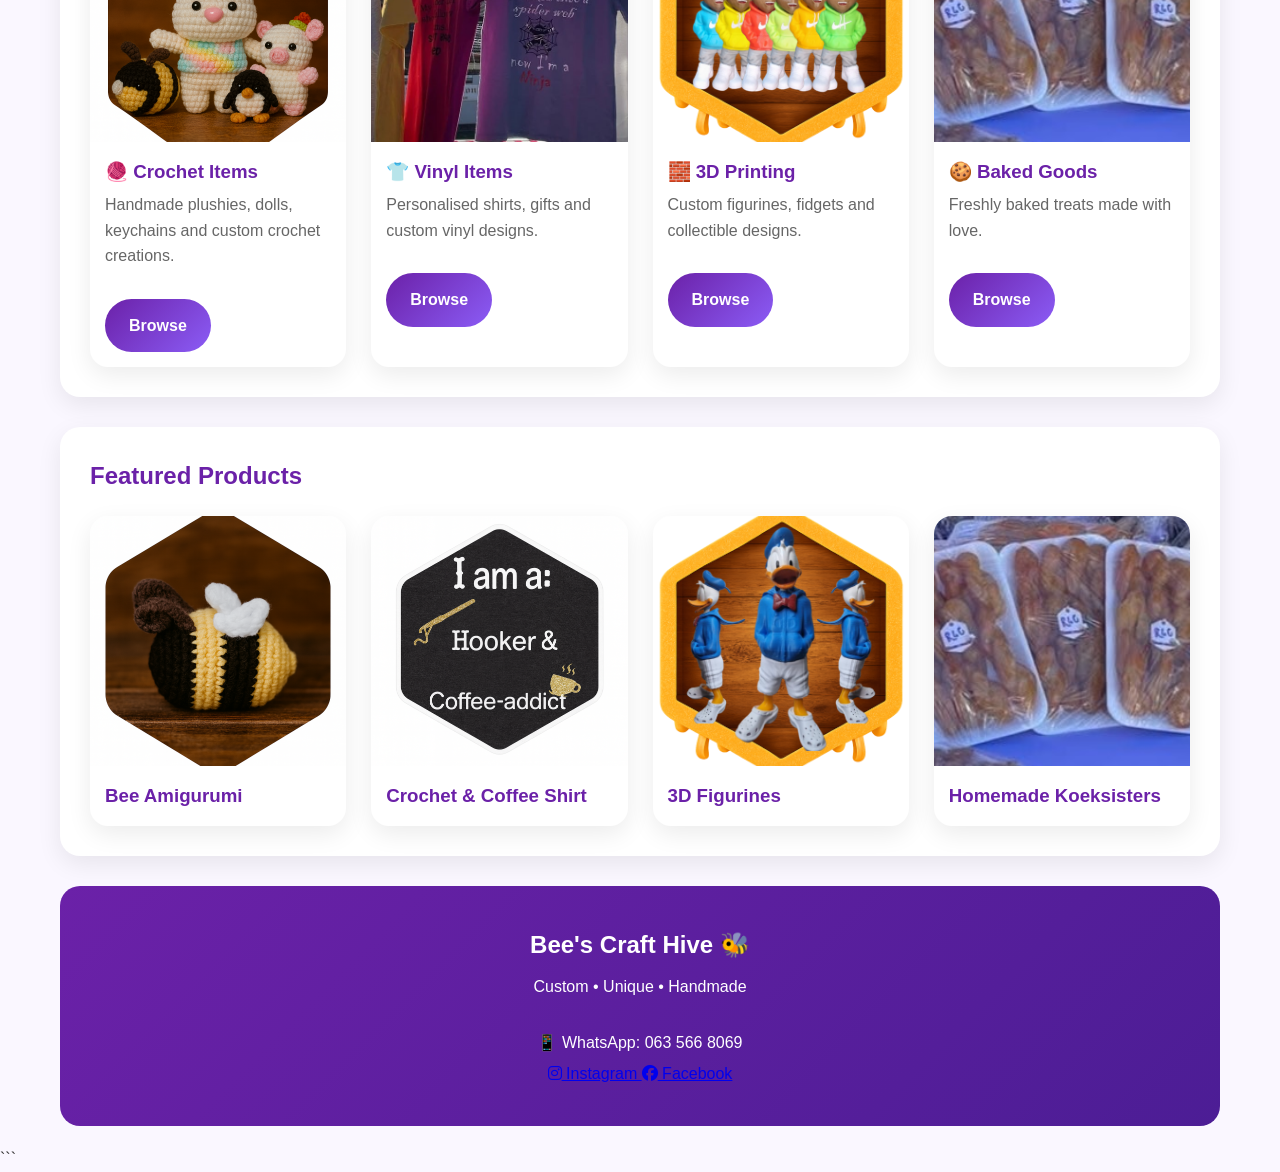
==== commit 8afbbf62: "Update index.html" ====
--- a/index.html
+++ b/index.html
@@ -7,6 +7,7 @@
 <title>Bee's Craft Hive</title>
 
 <link rel="stylesheet" href="css/style.css">
+<link rel="stylesheet" href="https://cdnjs.cloudflare.com/ajax/libs/font-awesome/6.5.1/css/all.min.css">
 </head>
 
 <body>
@@ -145,9 +146,24 @@
         📱 WhatsApp: 063 566 8069
     </p>
 
-    <p>
-        📸 Instagram: @bees_craft_hive
-    </p>
+        <div class="social-links">
+
+    <a href="https://www.instagram.com/bees_craft_hive/"
+       target="_blank"
+       class="social-icon instagram">
+        <i class="fab fa-instagram"></i>
+        Instagram
+    </a>
+
+    <a href="https://www.facebook.com/profile.php?id=61584099157544"
+       target="_blank"
+       class="social-icon facebook">
+        <i class="fab fa-facebook"></i>
+        Facebook
+    </a>
+
+</div>
+
 
 </footer>
 
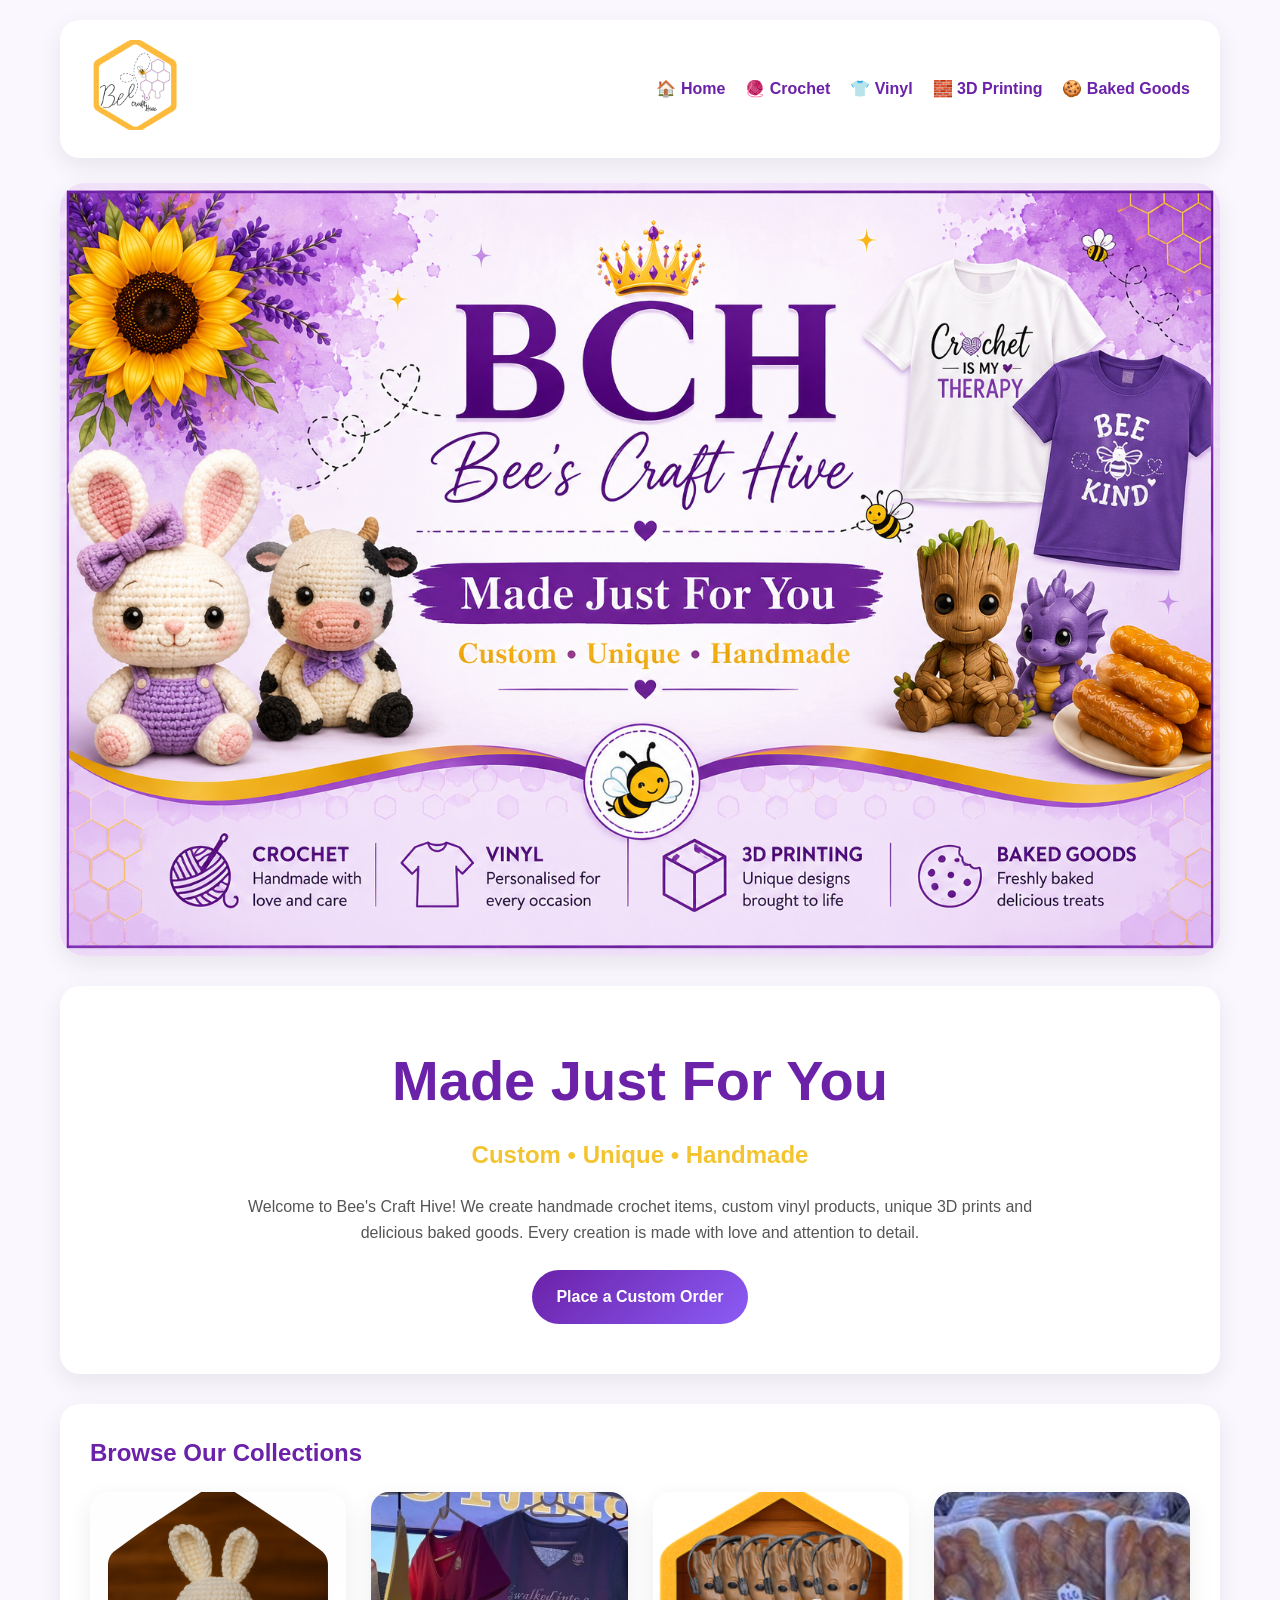
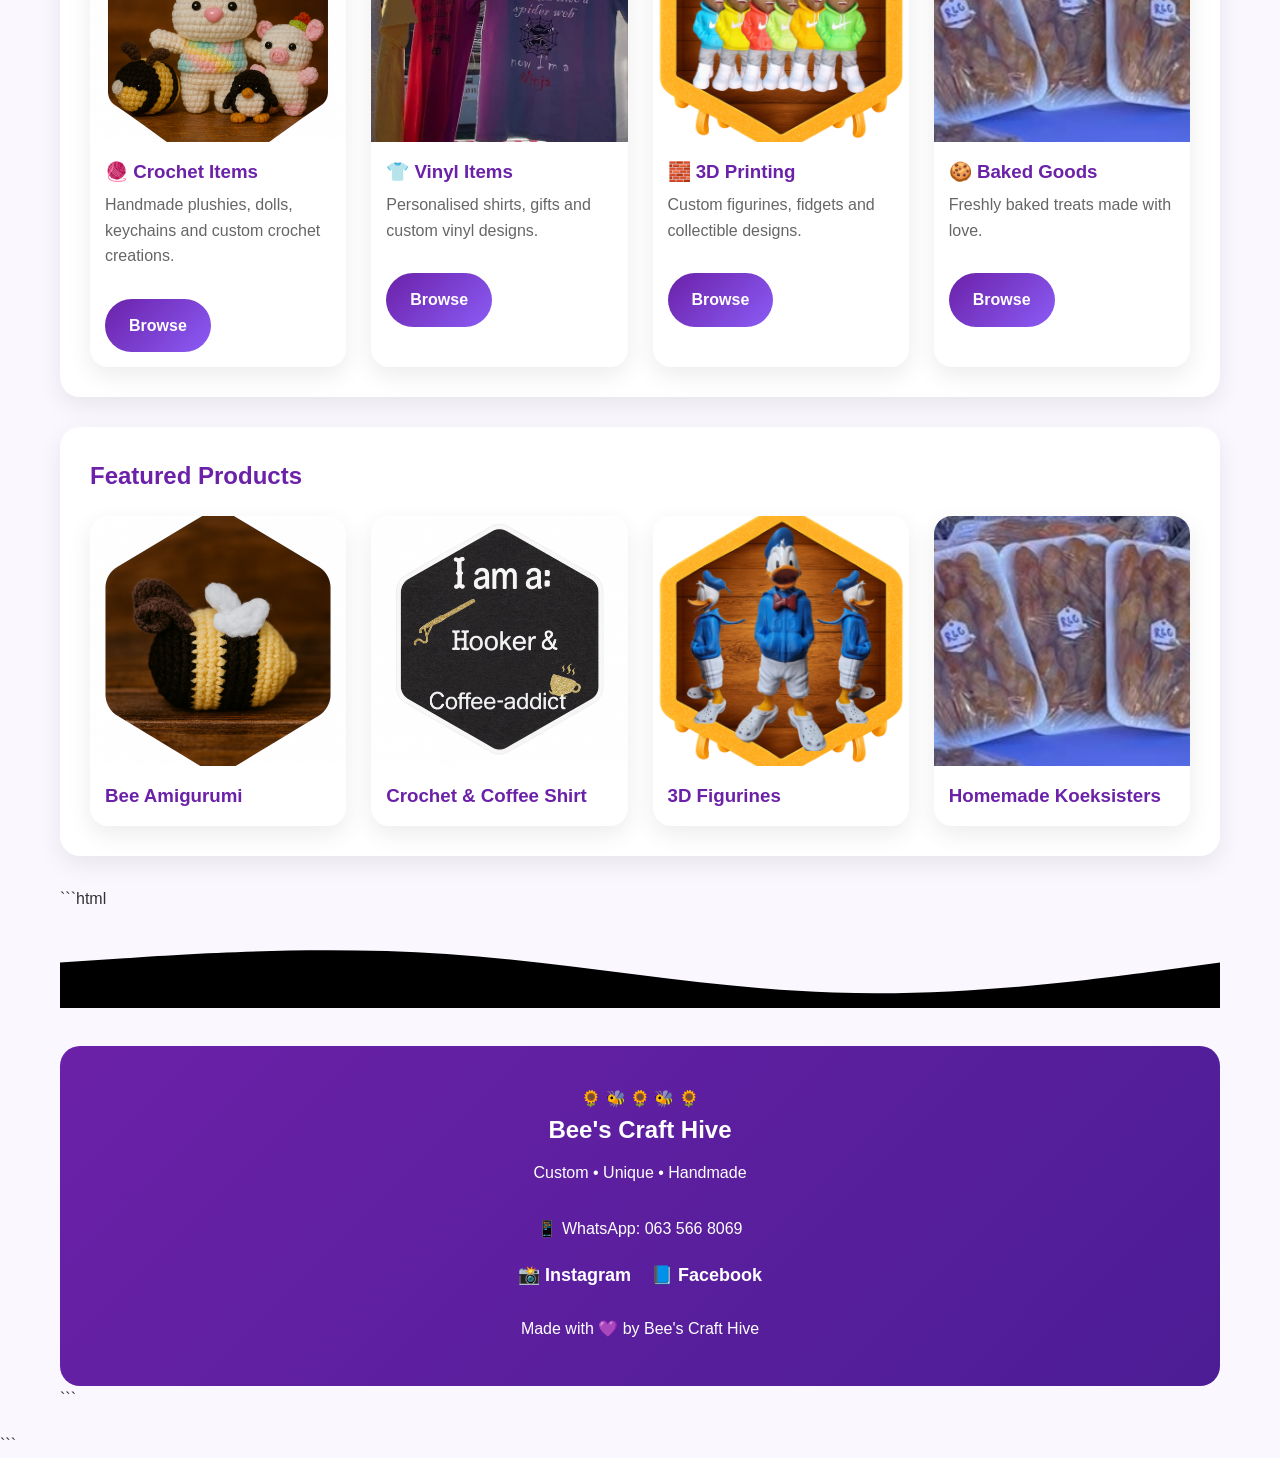
==== commit 0c47b2a0: "Update index.html" ====
--- a/index.html
+++ b/index.html
@@ -132,9 +132,20 @@
 
 </section>
 
+```html
+<div class="wave-divider">
+    <svg viewBox="0 0 1440 120" preserveAspectRatio="none">
+        <path d="M0,64L80,58.7C160,53,320,43,480,53.3C640,64,800,96,960,101.3C1120,107,1280,85,1360,74.7L1440,64L1440,160L0,160Z"></path>
+    </svg>
+</div>
+
 <footer>
 
-    <h2>Bee's Craft Hive 🐝</h2>
+    <div class="footer-icons">
+        🌻 🐝 🌻 🐝 🌻
+    </div>
+
+    <h2>Bee's Craft Hive</h2>
 
     <p>
         Custom • Unique • Handmade
@@ -142,30 +153,33 @@
 
     <br>
 
+    <p>📱 WhatsApp: 063 566 8069</p>
+
+    <div class="social-links">
+
+        <a href="https://www.instagram.com/bees_craft_hive/"
+           target="_blank"
+           class="social-icon instagram">
+            📸 Instagram
+        </a>
+
+        <a href="https://www.facebook.com/profile.php?id=61584099157544"
+           target="_blank"
+           class="social-icon facebook">
+            📘 Facebook
+        </a>
+
+    </div>
+
+    <br>
+
     <p>
-        📱 WhatsApp: 063 566 8069
+        Made with 💜 by Bee's Craft Hive
     </p>
 
-        <div class="social-links">
+</footer>
+```
 
-    <a href="https://www.instagram.com/bees_craft_hive/"
-       target="_blank"
-       class="social-icon instagram">
-        <i class="fab fa-instagram"></i>
-        Instagram
-    </a>
-
-    <a href="https://www.facebook.com/profile.php?id=61584099157544"
-       target="_blank"
-       class="social-icon facebook">
-        <i class="fab fa-facebook"></i>
-        Facebook
-    </a>
-
-</div>
-
-
-</footer>
 
 </div>
 
--- a/css/style.css
+++ b/css/style.css
@@ -352,3 +352,32 @@
         right:10px;
     }
 }
+
+.social-links{
+    display:flex;
+    justify-content:center;
+    gap:20px;
+    margin-top:20px;
+    flex-wrap:wrap;
+}
+
+.social-icon{
+    text-decoration:none;
+    color:white;
+    font-size:18px;
+    font-weight:600;
+    transition:0.3s;
+}
+
+.social-icon i{
+    margin-right:8px;
+    font-size:22px;
+}
+
+.instagram:hover{
+    color:#E1306C;
+}
+
+.facebook:hover{
+    color:#1877F2;
+}
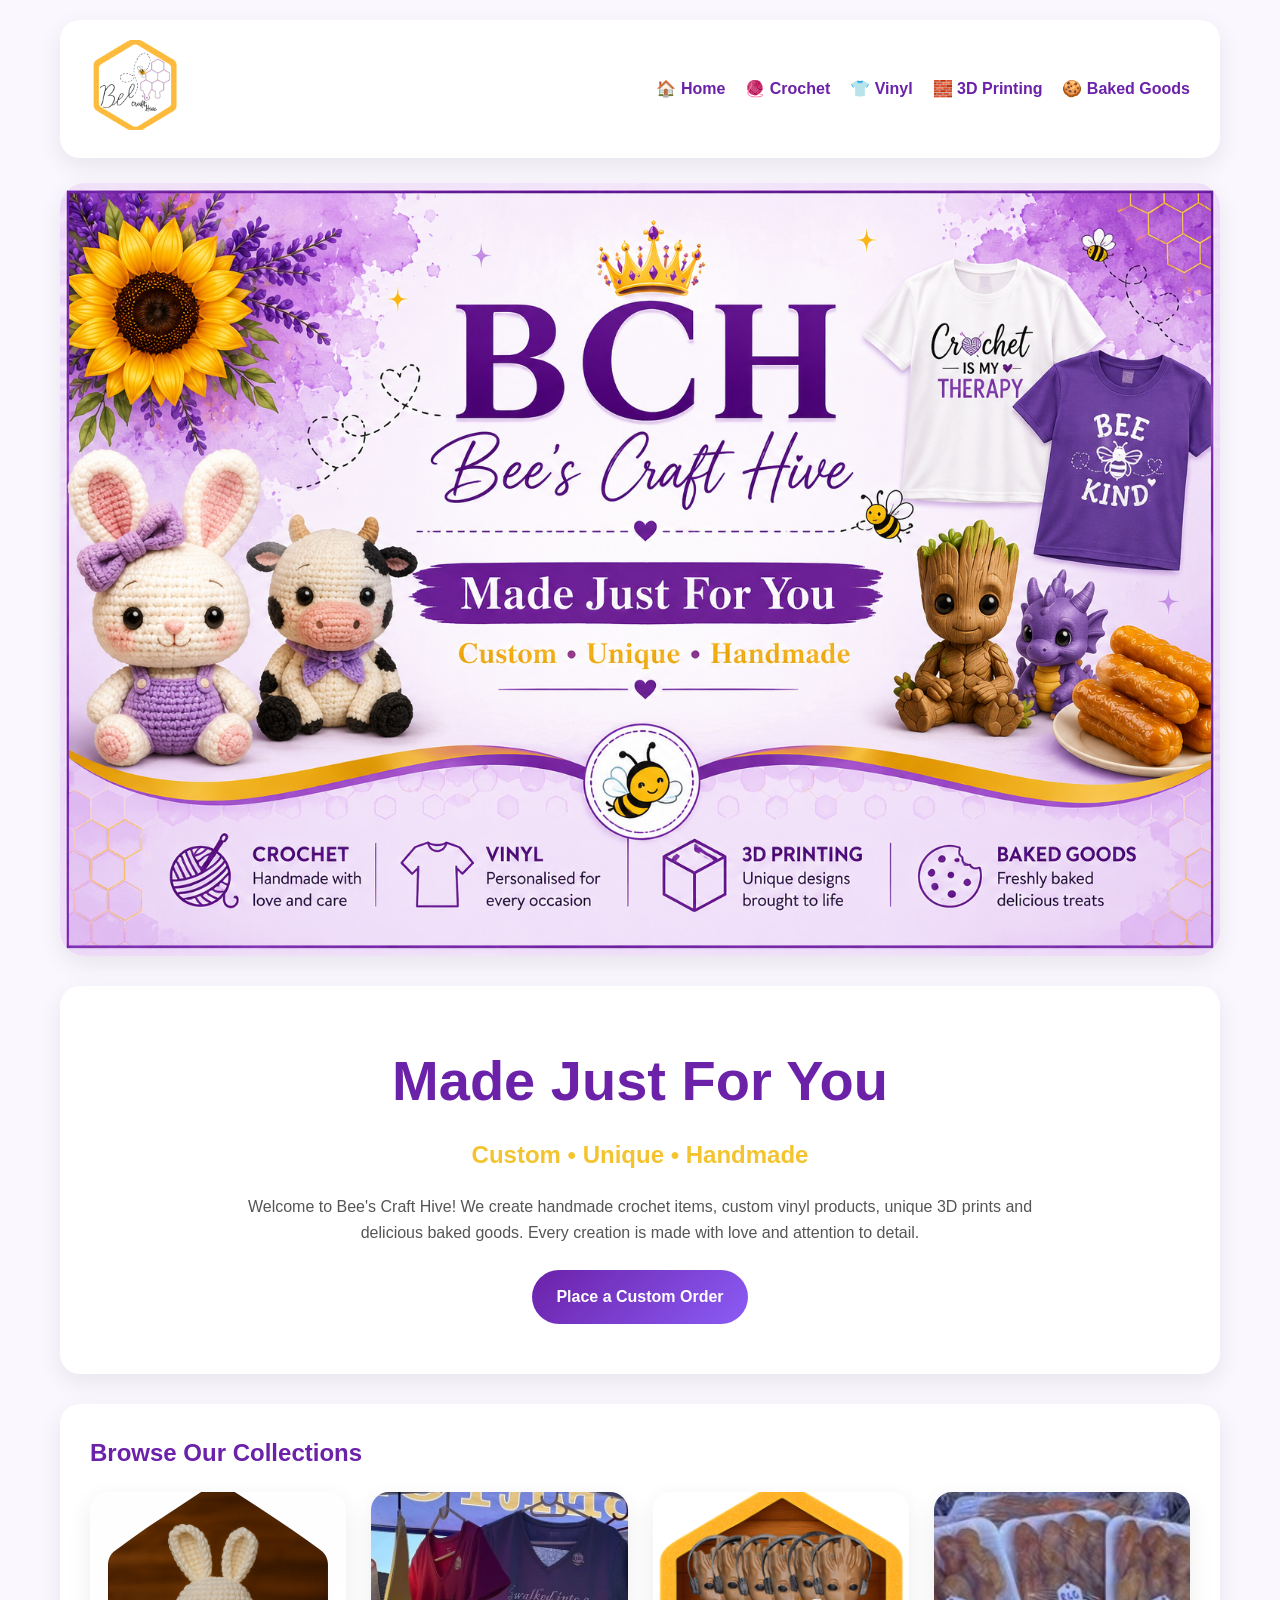
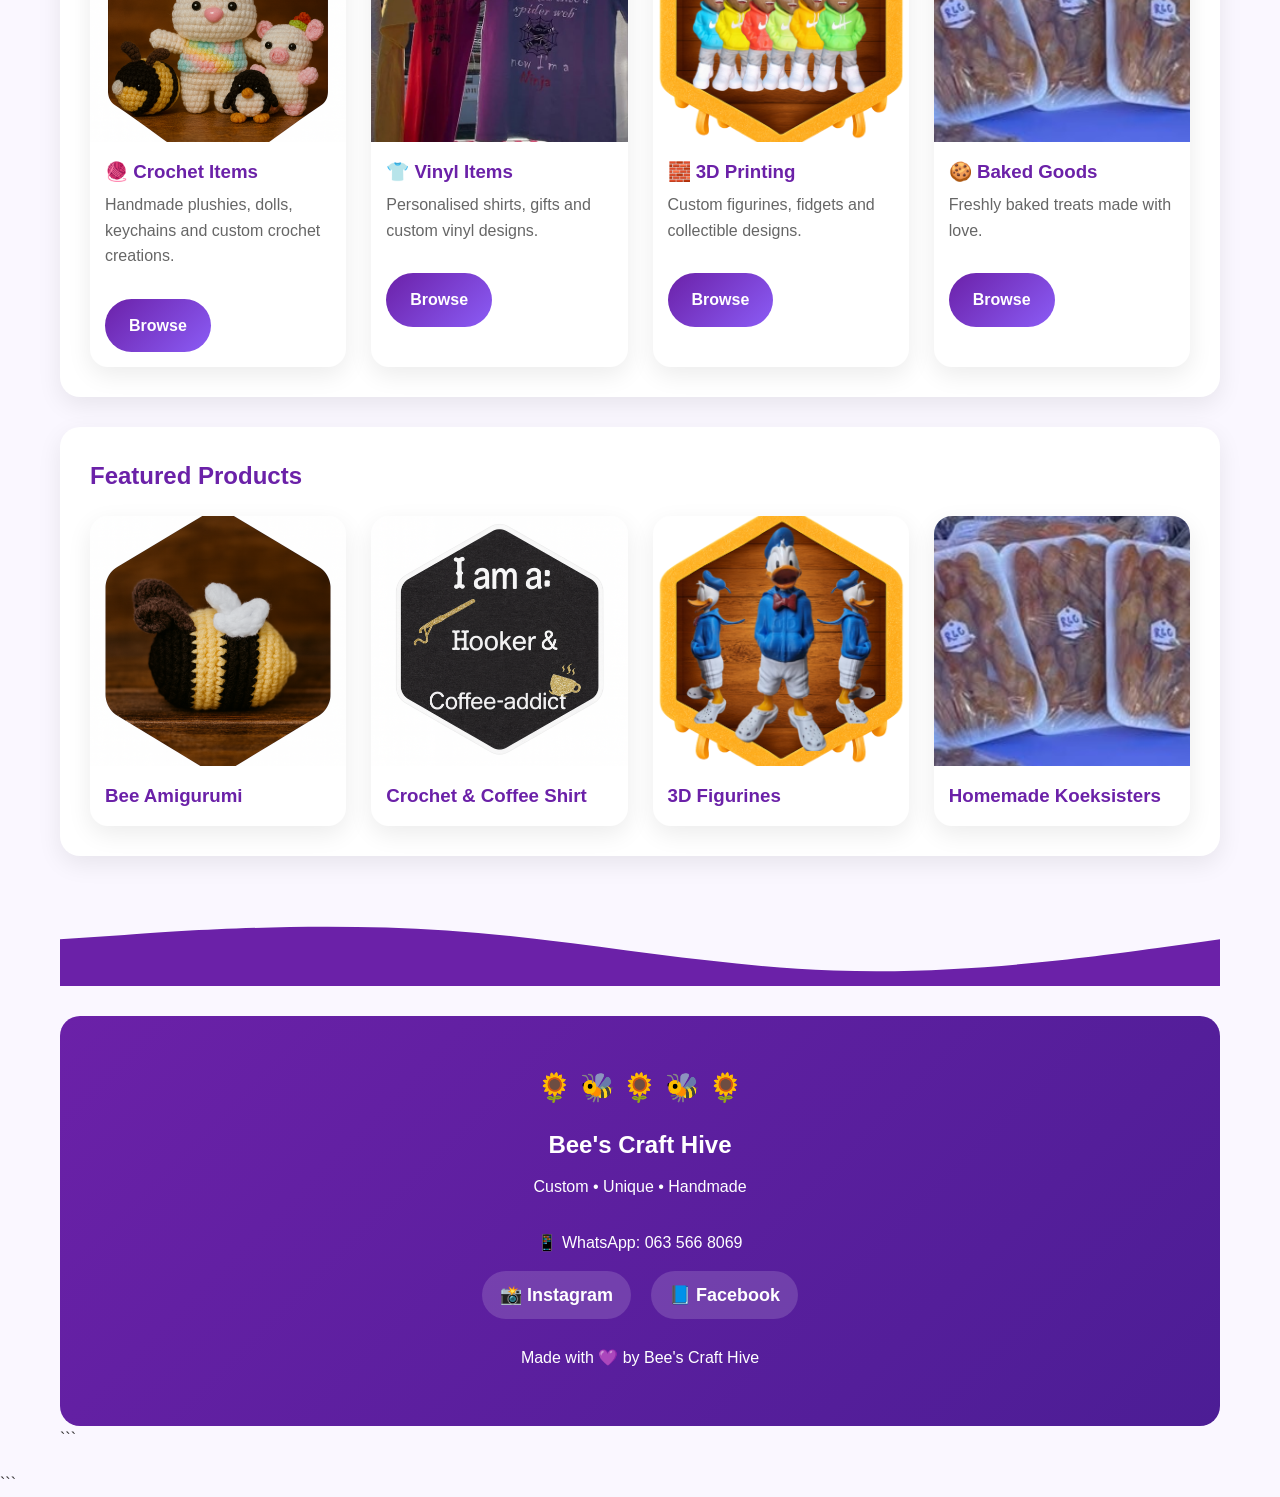
==== commit 062a42ab: "Update index.html" ====
--- a/index.html
+++ b/index.html
@@ -132,7 +132,6 @@
 
 </section>
 
-```html
 <div class="wave-divider">
     <svg viewBox="0 0 1440 120" preserveAspectRatio="none">
         <path d="M0,64L80,58.7C160,53,320,43,480,53.3C640,64,800,96,960,101.3C1120,107,1280,85,1360,74.7L1440,64L1440,160L0,160Z"></path>
--- a/css/style.css
+++ b/css/style.css
@@ -381,3 +381,60 @@
 .facebook:hover{
     color:#1877F2;
 }
+
+```css
+.wave-divider{
+    margin-top:60px;
+    line-height:0;
+}
+
+.wave-divider svg{
+    display:block;
+    width:100%;
+    height:100px;
+}
+
+.wave-divider path{
+    fill:#6b21a8;
+}
+
+.footer-icons{
+    font-size:28px;
+    margin-bottom:15px;
+}
+
+.social-links{
+    display:flex;
+    justify-content:center;
+    gap:20px;
+    flex-wrap:wrap;
+    margin-top:15px;
+}
+
+.social-icon{
+    text-decoration:none;
+    color:white;
+    font-weight:600;
+    padding:10px 18px;
+    border-radius:25px;
+    background:rgba(255,255,255,0.15);
+    transition:0.3s;
+}
+
+.social-icon:hover{
+    background:rgba(255,255,255,0.25);
+}
+
+footer{
+    background:linear-gradient(
+        135deg,
+        #6b21a8,
+        #4c1d95
+    );
+
+    color:white;
+    text-align:center;
+    padding:50px 20px;
+}
+```
+
